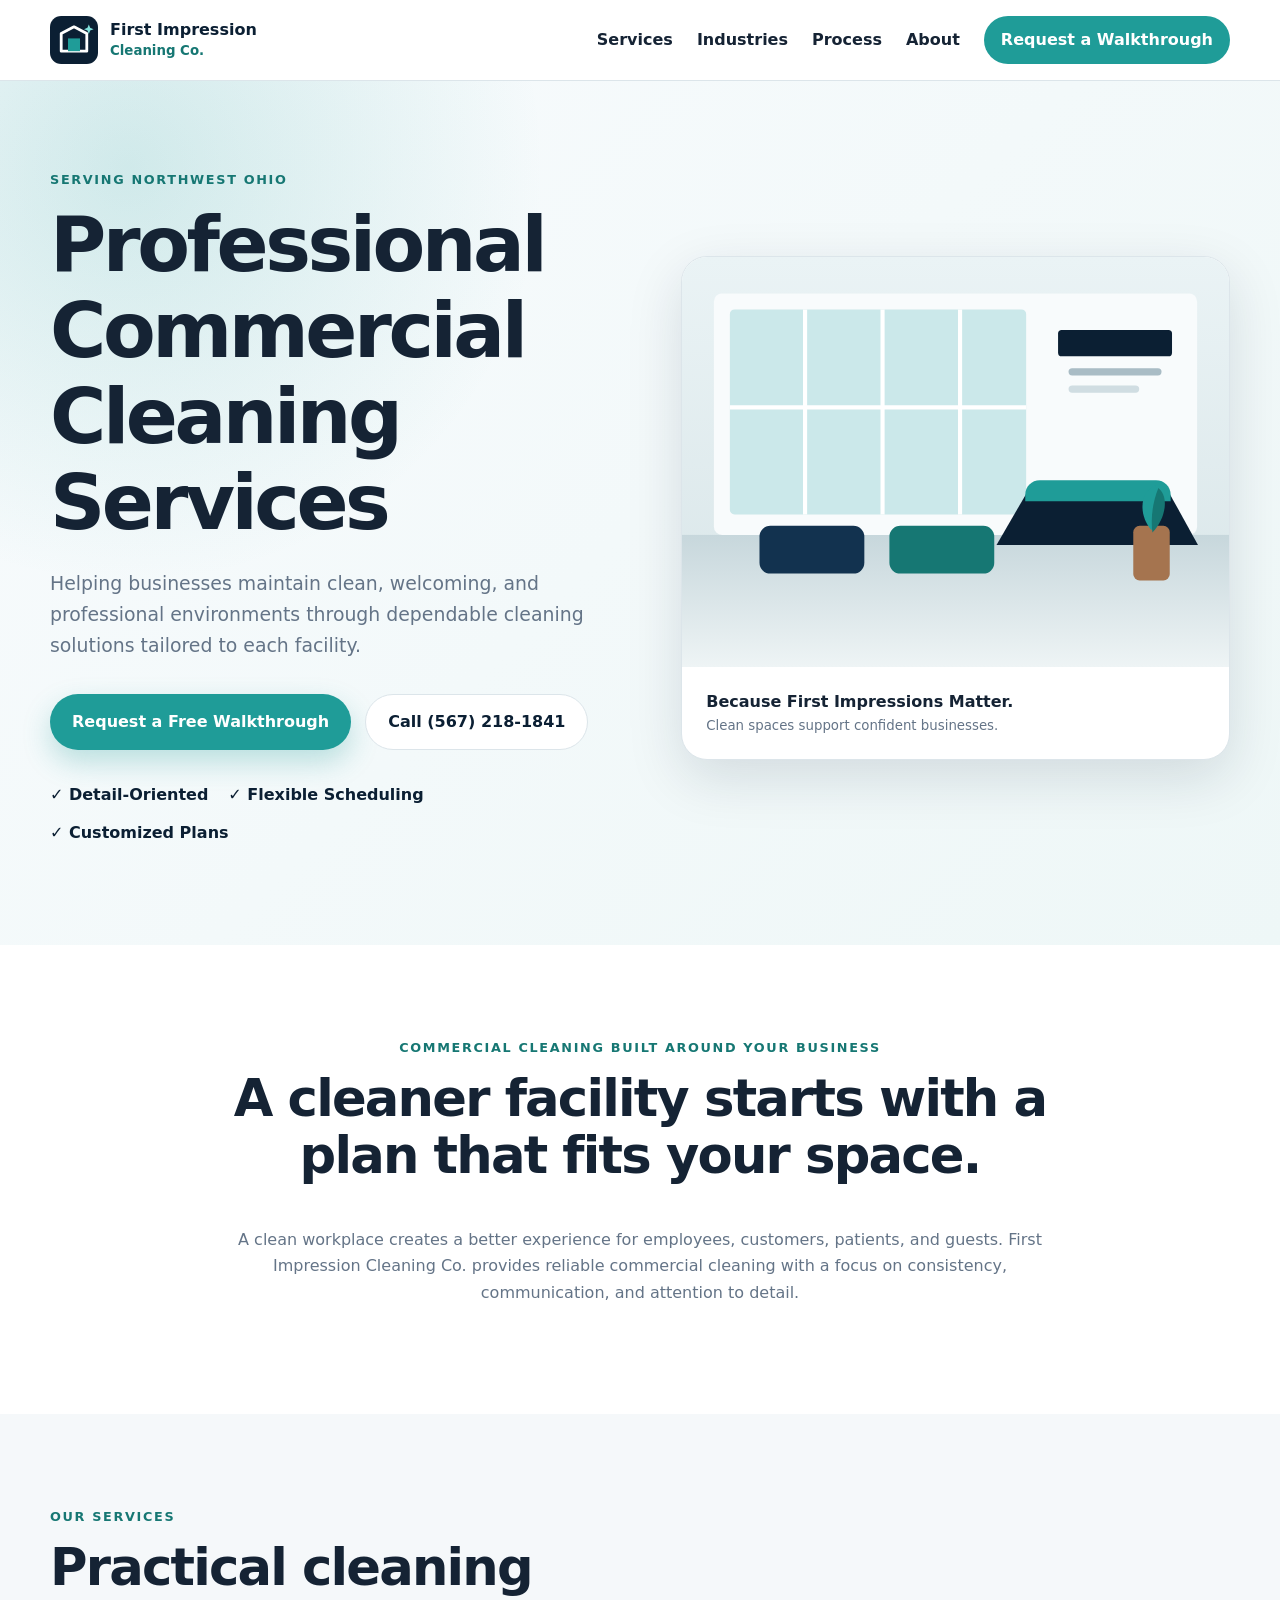
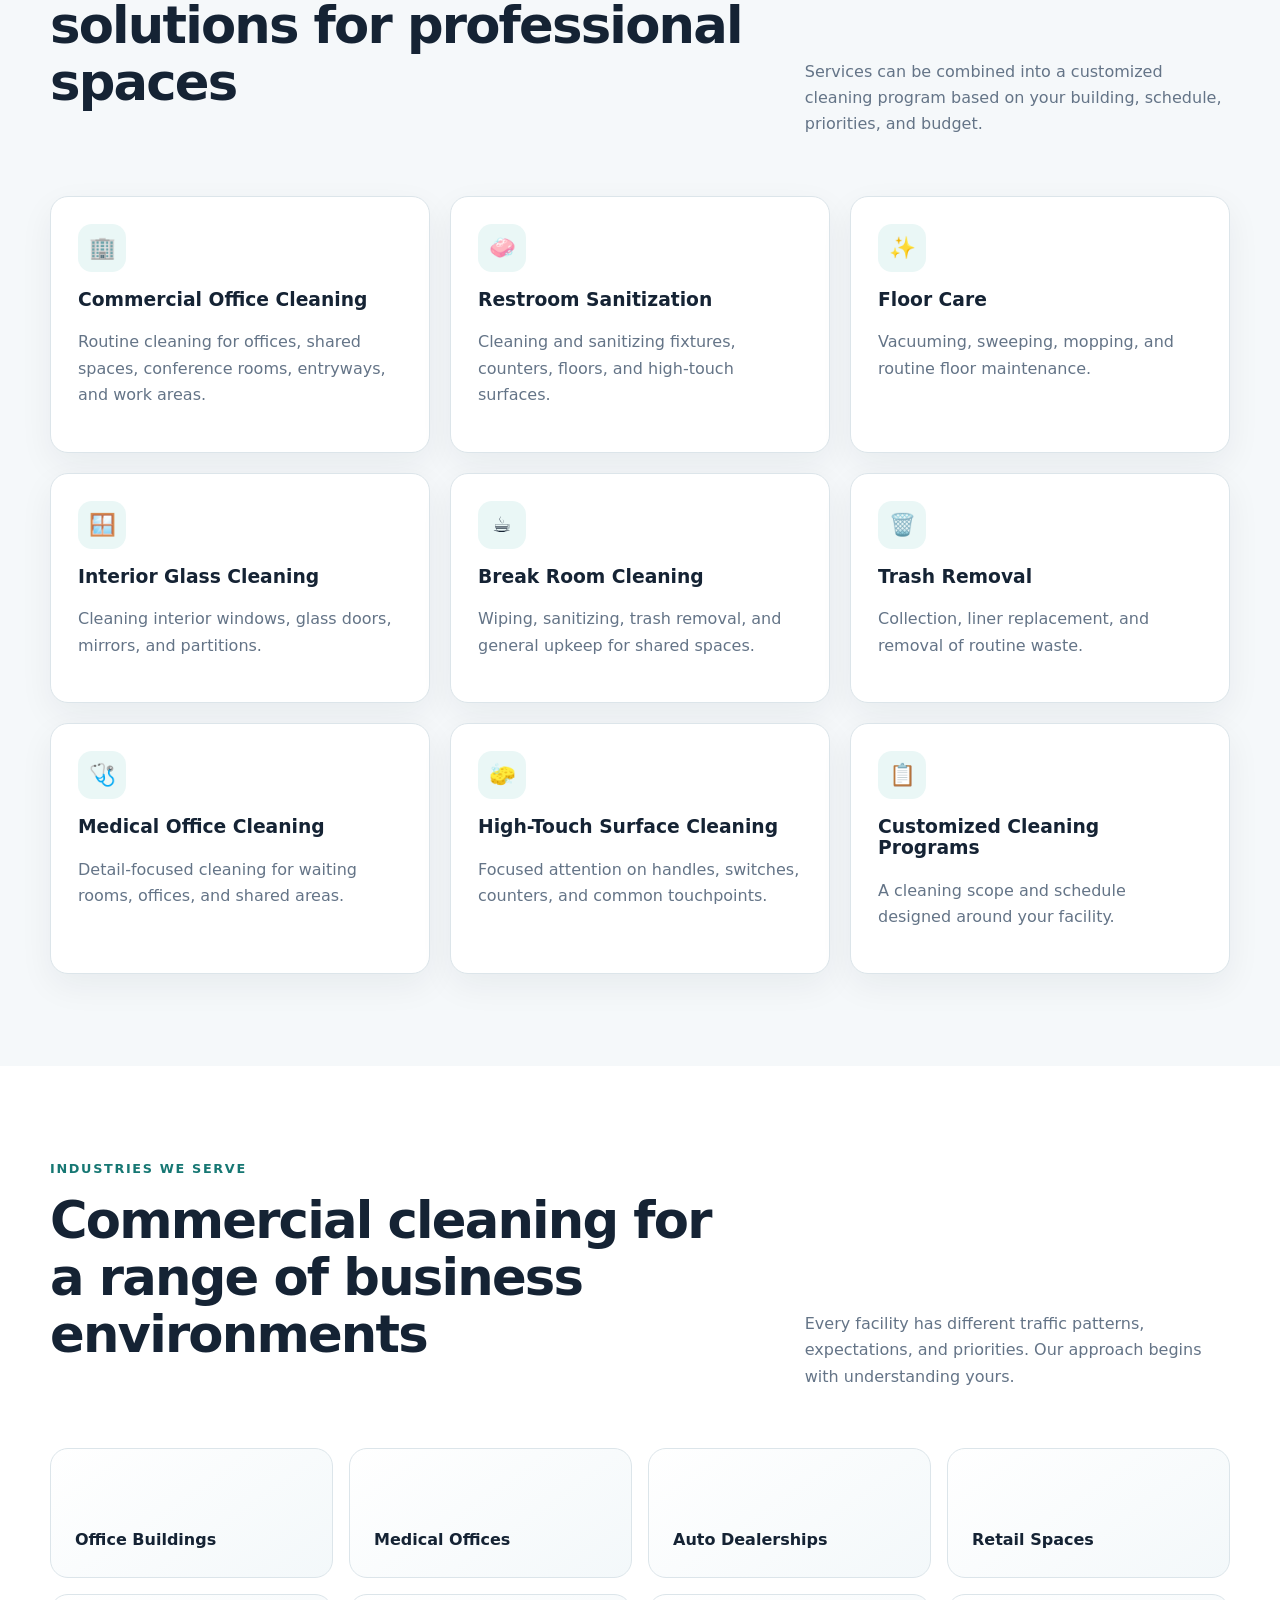
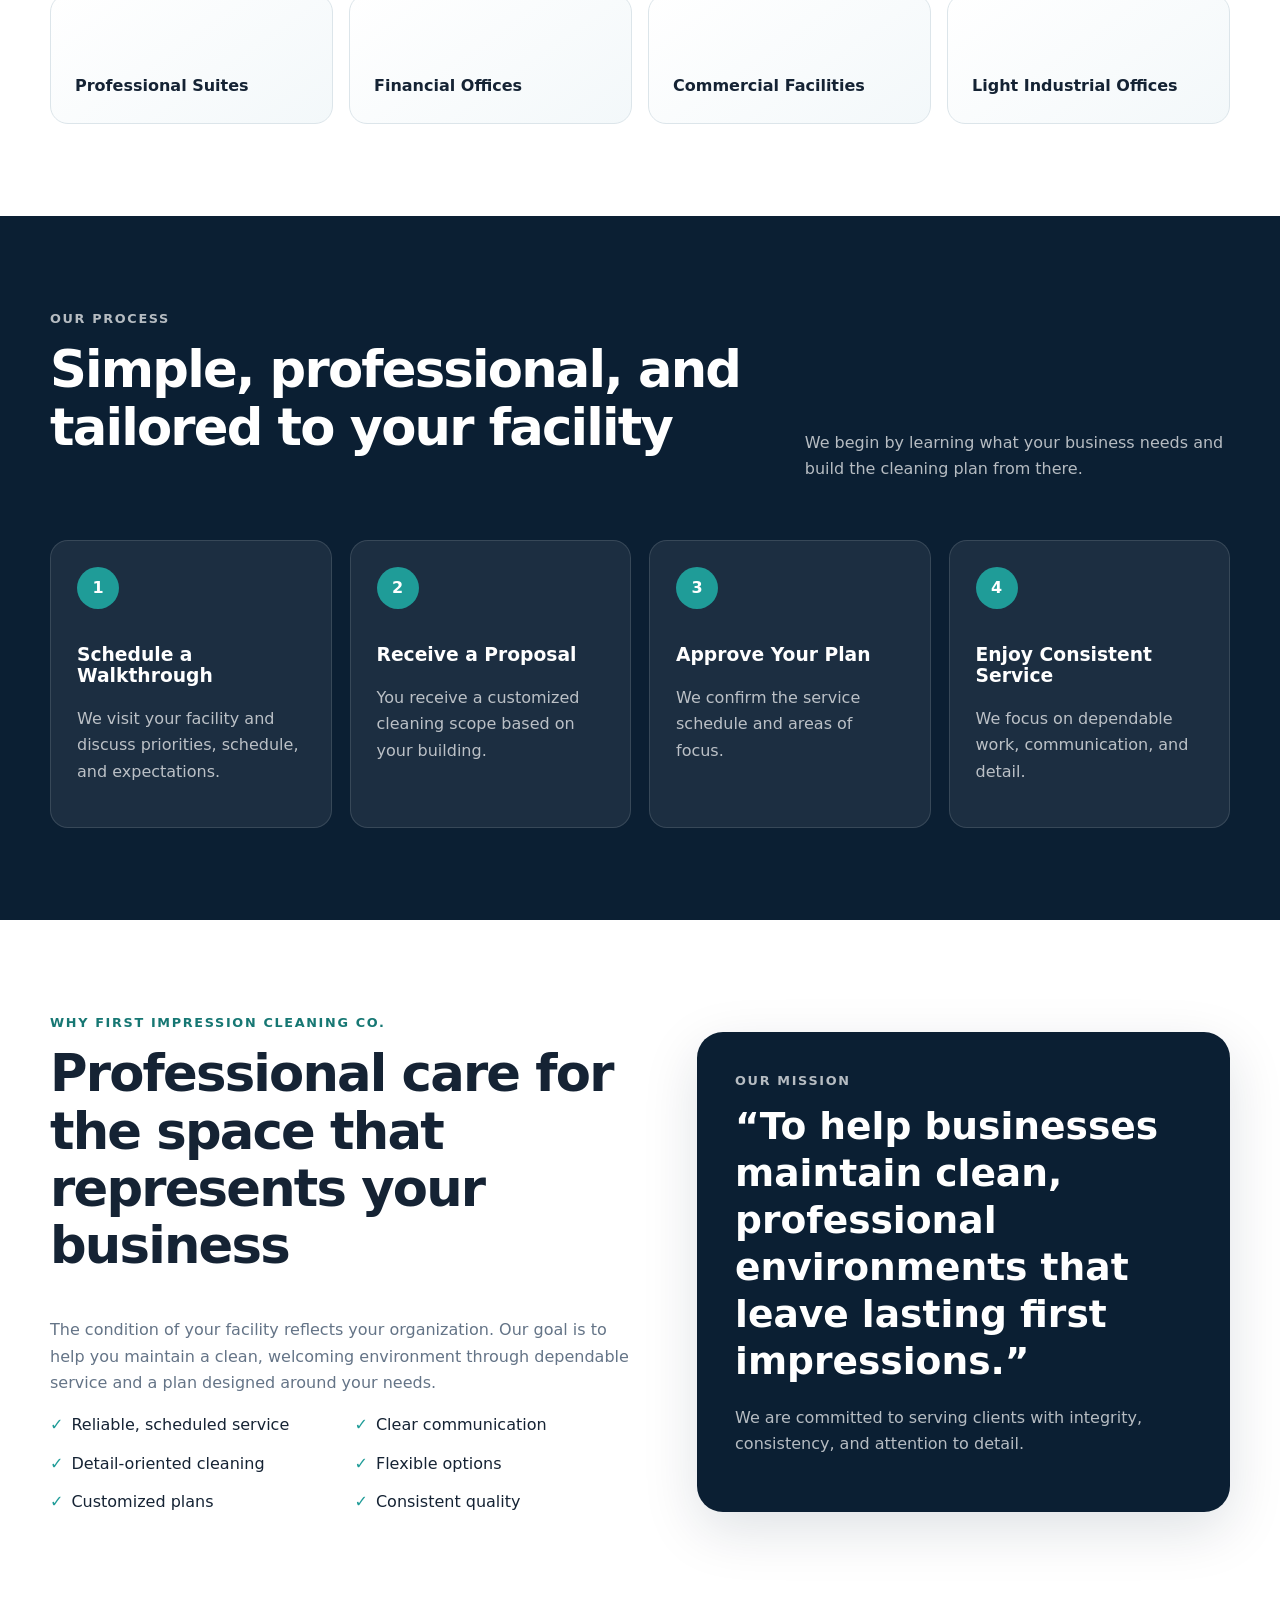
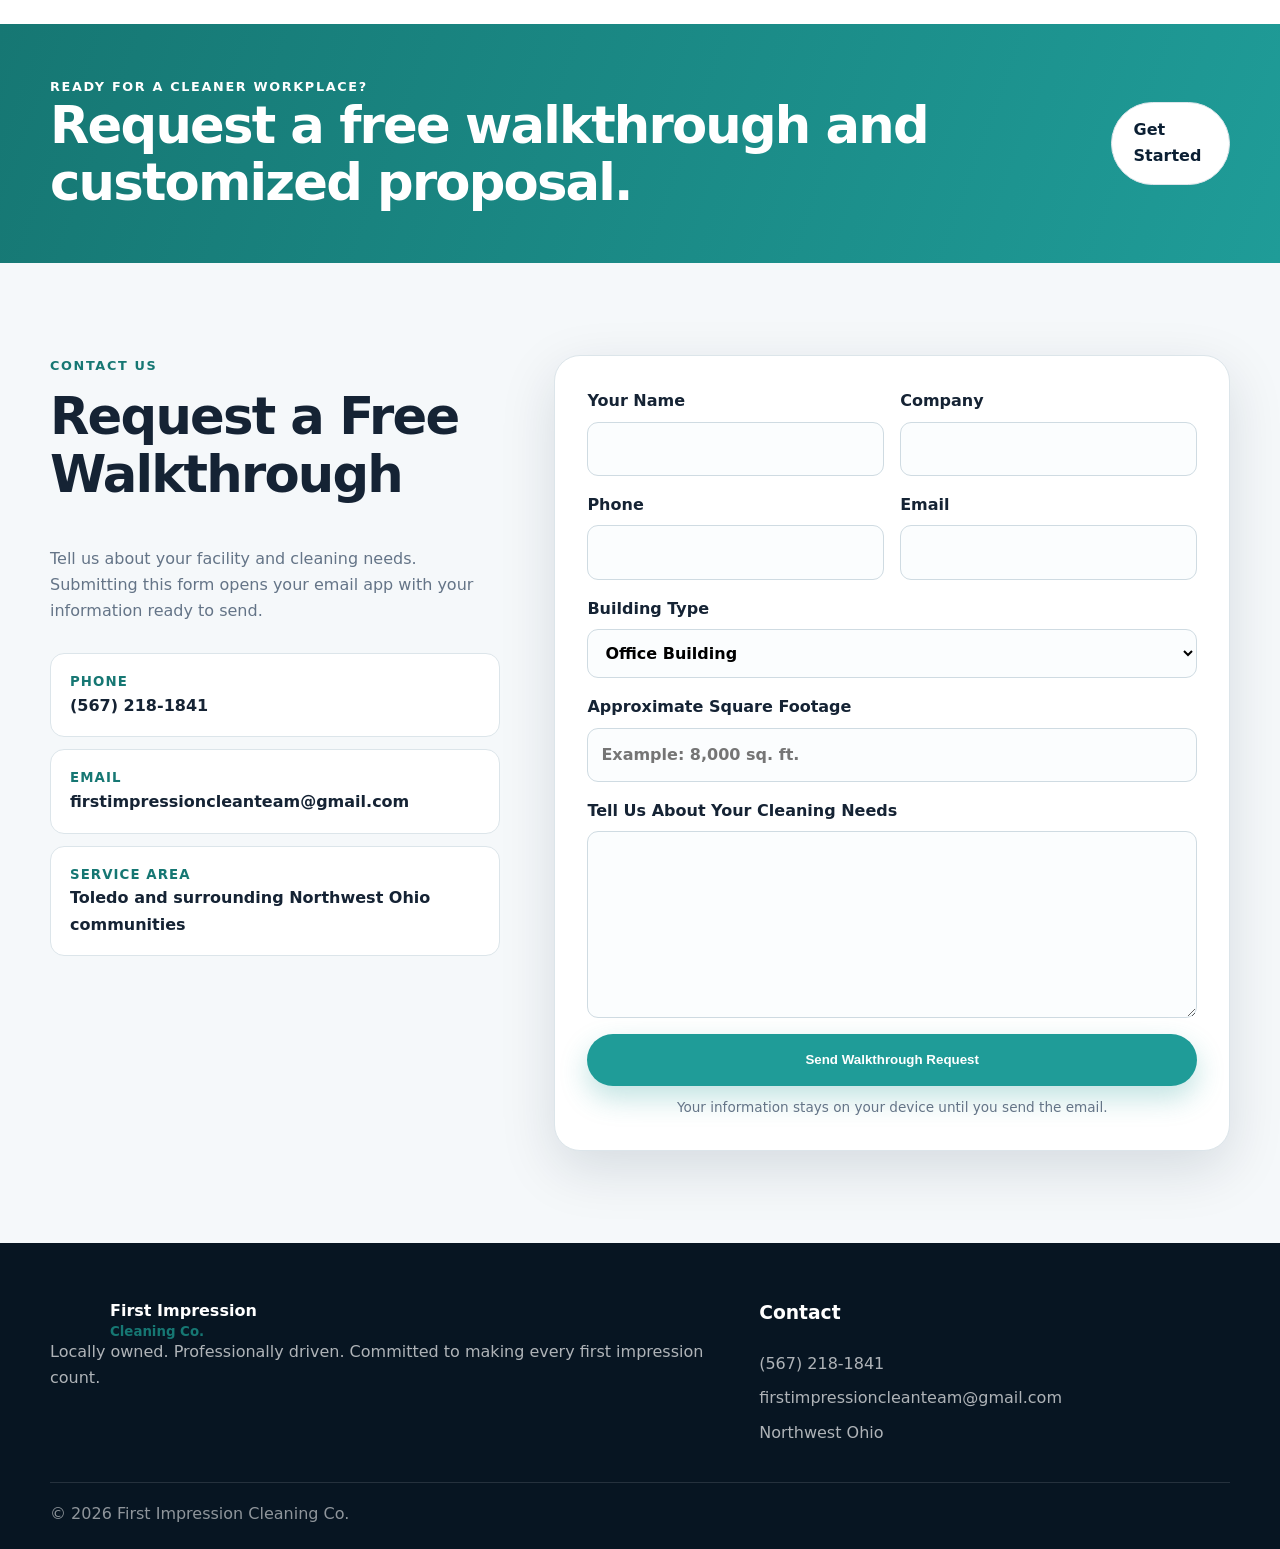
==== index.html @ 9431fc2a "Update index.html" ====
<!DOCTYPE html>
<html lang="en">
<head>
<meta charset="UTF-8"><meta name="viewport" content="width=device-width,initial-scale=1.0">
<meta name="description" content="Professional commercial cleaning services for offices, medical facilities, retail spaces, dealerships, and commercial buildings throughout Northwest Ohio.">
<title>First Impression Cleaning Co.</title>
<link rel="icon" href="assets/logo.svg" type="image/svg+xml"><link rel="stylesheet" href="style.css"><script defer src="script.js"></script>
</head>
<body>
<header><div class="container nav"><a class="brand" href="#top"><img src="logo.svg" alt=""><span><b>First Impression</b><small>Cleaning Co.</small></span></a><button class="menu" aria-label="Open menu">☰</button><nav><a href="#services">Services</a><a href="#industries">Industries</a><a href="#process">Process</a><a href="#about">About</a><a class="pill" href="#contact">Request a Walkthrough</a></nav></div></header>
<main id="top">
<section class="hero"><div class="container hero-grid"><div><p class="eyebrow">Serving Northwest Ohio</p><h1>Professional Commercial Cleaning Services</h1><p class="lead">Helping businesses maintain clean, welcoming, and professional environments through dependable cleaning solutions tailored to each facility.</p><div class="actions"><a class="btn primary" href="#contact">Request a Free Walkthrough</a><a class="btn secondary" href="tel:+15672181841">Call (567) 218-1841</a></div><div class="points"><span>✓ Detail-Oriented</span><span>✓ Flexible Scheduling</span><span>✓ Customized Plans</span></div></div><div class="hero-card"><img src="commercial-hero.svg" alt="Clean modern commercial office and reception area"><div><b>Because First Impressions Matter.</b><small>Clean spaces support confident businesses.</small></div></div></div></section>
<section class="section intro"><div class="container narrow"><p class="eyebrow">Commercial Cleaning Built Around Your Business</p><h2>A cleaner facility starts with a plan that fits your space.</h2><p>A clean workplace creates a better experience for employees, customers, patients, and guests. First Impression Cleaning Co. provides reliable commercial cleaning with a focus on consistency, communication, and attention to detail.</p></div></section>
<section class="section soft" id="services"><div class="container"><div class="heading"><div><p class="eyebrow">Our Services</p><h2>Practical cleaning solutions for professional spaces</h2></div><p>Services can be combined into a customized cleaning program based on your building, schedule, priorities, and budget.</p></div><div class="cards">
<article><i>🏢</i><h3>Commercial Office Cleaning</h3><p>Routine cleaning for offices, shared spaces, conference rooms, entryways, and work areas.</p></article>
<article><i>🧼</i><h3>Restroom Sanitization</h3><p>Cleaning and sanitizing fixtures, counters, floors, and high-touch surfaces.</p></article>
<article><i>✨</i><h3>Floor Care</h3><p>Vacuuming, sweeping, mopping, and routine floor maintenance.</p></article>
<article><i>🪟</i><h3>Interior Glass Cleaning</h3><p>Cleaning interior windows, glass doors, mirrors, and partitions.</p></article>
<article><i>☕</i><h3>Break Room Cleaning</h3><p>Wiping, sanitizing, trash removal, and general upkeep for shared spaces.</p></article>
<article><i>🗑️</i><h3>Trash Removal</h3><p>Collection, liner replacement, and removal of routine waste.</p></article>
<article><i>🩺</i><h3>Medical Office Cleaning</h3><p>Detail-focused cleaning for waiting rooms, offices, and shared areas.</p></article>
<article><i>🧽</i><h3>High-Touch Surface Cleaning</h3><p>Focused attention on handles, switches, counters, and common touchpoints.</p></article>
<article><i>📋</i><h3>Customized Cleaning Programs</h3><p>A cleaning scope and schedule designed around your facility.</p></article>
</div></div></section>
<section class="section" id="industries"><div class="container"><div class="heading"><div><p class="eyebrow">Industries We Serve</p><h2>Commercial cleaning for a range of business environments</h2></div><p>Every facility has different traffic patterns, expectations, and priorities. Our approach begins with understanding yours.</p></div><div class="industries"><div>Office Buildings</div><div>Medical Offices</div><div>Auto Dealerships</div><div>Retail Spaces</div><div>Professional Suites</div><div>Financial Offices</div><div>Commercial Facilities</div><div>Light Industrial Offices</div></div></div></section>
<section class="section dark" id="process"><div class="container"><div class="heading"><div><p class="eyebrow">Our Process</p><h2>Simple, professional, and tailored to your facility</h2></div><p>We begin by learning what your business needs and build the cleaning plan from there.</p></div><div class="steps"><article><span>1</span><h3>Schedule a Walkthrough</h3><p>We visit your facility and discuss priorities, schedule, and expectations.</p></article><article><span>2</span><h3>Receive a Proposal</h3><p>You receive a customized cleaning scope based on your building.</p></article><article><span>3</span><h3>Approve Your Plan</h3><p>We confirm the service schedule and areas of focus.</p></article><article><span>4</span><h3>Enjoy Consistent Service</h3><p>We focus on dependable work, communication, and detail.</p></article></div></div></section>
<section class="section" id="about"><div class="container about"><div><p class="eyebrow">Why First Impression Cleaning Co.</p><h2>Professional care for the space that represents your business</h2><p>The condition of your facility reflects your organization. Our goal is to help you maintain a clean, welcoming environment through dependable service and a plan designed around your needs.</p><ul><li>Reliable, scheduled service</li><li>Clear communication</li><li>Detail-oriented cleaning</li><li>Flexible options</li><li>Customized plans</li><li>Consistent quality</li></ul></div><aside><p class="eyebrow">Our Mission</p><blockquote>“To help businesses maintain clean, professional environments that leave lasting first impressions.”</blockquote><p>We are committed to serving clients with integrity, consistency, and attention to detail.</p></aside></div></section>
<section class="cta"><div class="container"><div><p class="eyebrow">Ready for a Cleaner Workplace?</p><h2>Request a free walkthrough and customized proposal.</h2></div><a class="btn light" href="#contact">Get Started</a></div></section>
<section class="section soft" id="contact"><div class="container contact"><div><p class="eyebrow">Contact Us</p><h2>Request a Free Walkthrough</h2><p>Tell us about your facility and cleaning needs. Submitting this form opens your email app with your information ready to send.</p><div class="details"><a href="tel:+15672181841"><small>Phone</small><b>(567) 218-1841</b></a><a href="mailto:firstimpressioncleanteam@gmail.com"><small>Email</small><b>firstimpressioncleanteam@gmail.com</b></a><div><small>Service Area</small><b>Toledo and surrounding Northwest Ohio communities</b></div></div></div><form id="walkthrough-form"><div class="row"><label>Your Name<input name="name" required></label><label>Company<input name="company"></label></div><div class="row"><label>Phone<input name="phone" required></label><label>Email<input type="email" name="email" required></label></div><label>Building Type<select name="buildingType"><option>Office Building</option><option>Medical Office</option><option>Auto Dealership</option><option>Retail Space</option><option>Professional Suite</option><option>Commercial Facility</option><option>Other</option></select></label><label>Approximate Square Footage<input name="squareFootage" placeholder="Example: 8,000 sq. ft."></label><label>Tell Us About Your Cleaning Needs<textarea name="message" rows="6" required></textarea></label><button class="btn primary" type="submit">Send Walkthrough Request</button><p class="note">Your information stays on your device until you send the email.</p></form></div></section>
</main>
<footer><div class="container foot"><div><a class="brand" href="#top"><img src="assets/logo.svg" alt=""><span><b>First Impression</b><small>Cleaning Co.</small></span></a><p>Locally owned. Professionally driven. Committed to making every first impression count.</p></div><div><h3>Contact</h3><a href="tel:+15672181841">(567) 218-1841</a><a href="mailto:firstimpressioncleanteam@gmail.com">firstimpressioncleanteam@gmail.com</a><span>Northwest Ohio</span></div></div><div class="container copyright">© <span id="year"></span> First Impression Cleaning Co.</div></footer>
</body></html>
---- style.css ----
:root{--navy:#0b1f33;--teal:#1f9c98;--teald:#167773;--ink:#152334;--muted:#647487;--line:#dce5ea;--soft:#f5f8fa;--white:#fff;--shadow:0 18px 55px rgba(11,31,51,.13)}*{box-sizing:border-box}html{scroll-behavior:smooth}body{margin:0;font-family:Inter,system-ui,-apple-system,"Segoe UI",sans-serif;color:var(--ink);line-height:1.65}img{max-width:100%;display:block}a{text-decoration:none;color:inherit}.container{width:min(calc(100% - 40px),1180px);margin:auto}.section{padding:92px 0}.soft{background:var(--soft)}.eyebrow{margin:0 0 12px;color:var(--teald);font-size:.8rem;font-weight:800;letter-spacing:.13em;text-transform:uppercase}h1,h2,h3,p{margin-top:0}h1,h2,h3{line-height:1.12}h1{font-size:clamp(2.7rem,6vw,5.4rem);letter-spacing:-.045em;margin-bottom:22px}h2{font-size:clamp(2rem,4vw,3.4rem);letter-spacing:-.035em}p{color:var(--muted)}header{position:sticky;top:0;z-index:10;background:rgba(255,255,255,.94);backdrop-filter:blur(12px);border-bottom:1px solid var(--line)}.nav{min-height:80px;display:flex;align-items:center;justify-content:space-between;gap:24px}.brand{display:flex;align-items:center;gap:12px}.brand img{width:48px}.brand span{display:grid;line-height:1.05;color:var(--navy)}.brand small{color:var(--teald);font-weight:700;margin-top:5px}.nav nav{display:flex;align-items:center;gap:24px;font-weight:700}.pill,.btn{display:inline-flex;align-items:center;justify-content:center;border-radius:999px;font-weight:800}.pill{background:var(--teal);color:#fff;padding:11px 17px}.menu{display:none;background:none;border:0;font-size:1.6rem}.hero{padding:88px 0 98px;background:radial-gradient(circle at 10% 10%,rgba(31,156,152,.18),transparent 30%),linear-gradient(135deg,#f8fbfd,#eef7f7)}.hero-grid{display:grid;grid-template-columns:1.02fr .98fr;gap:60px;align-items:center}.lead{font-size:1.18rem}.actions{display:flex;flex-wrap:wrap;gap:14px;margin:32px 0}.btn{min-height:52px;padding:14px 22px;border:0;cursor:pointer}.primary{background:var(--teal);color:#fff;box-shadow:0 12px 28px rgba(31,156,152,.28)}.secondary,.light{background:#fff;color:var(--navy);border:1px solid var(--line)}.points{display:flex;flex-wrap:wrap;gap:12px 20px;font-weight:700;color:var(--navy)}.hero-card{overflow:hidden;background:#fff;border:1px solid var(--line);border-radius:26px;box-shadow:var(--shadow)}.hero-card>div{display:grid;padding:22px 24px}.hero-card small{color:var(--muted)}.narrow{max-width:820px;text-align:center}.heading{display:grid;grid-template-columns:1.25fr .75fr;gap:46px;align-items:end;margin-bottom:42px}.cards{display:grid;grid-template-columns:repeat(3,1fr);gap:20px}.cards article{background:#fff;border:1px solid var(--line);border-radius:18px;padding:27px;box-shadow:0 12px 34px rgba(11,31,51,.06)}.cards i{display:grid;place-items:center;width:48px;height:48px;background:#eaf7f6;border-radius:14px;font-style:normal;font-size:1.35rem;margin-bottom:18px}.industries{display:grid;grid-template-columns:repeat(4,1fr);gap:16px}.industries div{min-height:130px;display:flex;align-items:end;padding:24px;border:1px solid var(--line);border-radius:18px;background:linear-gradient(145deg,#fff,#f3f8fa);font-weight:800}.dark{background:var(--navy);color:#fff}.dark p,.dark .eyebrow{color:rgba(255,255,255,.7)}.steps{display:grid;grid-template-columns:repeat(4,1fr);gap:18px}.steps article{padding:26px;border:1px solid rgba(255,255,255,.12);border-radius:18px;background:rgba(255,255,255,.07)}.steps span{display:grid;place-items:center;width:42px;height:42px;border-radius:50%;background:var(--teal);font-weight:900;margin-bottom:36px}.about{display:grid;grid-template-columns:1.05fr .95fr;gap:58px;align-items:center}.about ul{display:grid;grid-template-columns:repeat(2,1fr);gap:12px 20px;padding:0;list-style:none}.about li:before{content:"✓";color:var(--teal);margin-right:8px}.about aside{background:var(--navy);color:#fff;border-radius:26px;padding:38px;box-shadow:var(--shadow)}blockquote{margin:0 0 20px;font-size:clamp(1.55rem,3vw,2.35rem);font-weight:800;line-height:1.25}.about aside p{color:rgba(255,255,255,.7)}.cta{padding:52px 0;background:linear-gradient(110deg,var(--teald),var(--teal))}.cta>.container{display:flex;align-items:center;justify-content:space-between;gap:28px}.cta h2,.cta .eyebrow{color:#fff;margin-bottom:0}.contact{display:grid;grid-template-columns:.8fr 1.2fr;gap:54px}.details{display:grid;gap:12px;margin-top:28px}.details>*{display:grid;padding:17px 19px;background:#fff;border:1px solid var(--line);border-radius:14px}.details small{color:var(--teald);font-weight:800;text-transform:uppercase;letter-spacing:.08em}.details b{overflow-wrap:anywhere}form{background:#fff;border:1px solid var(--line);border-radius:26px;padding:32px;box-shadow:var(--shadow)}.row{display:grid;grid-template-columns:repeat(2,1fr);gap:16px}label{display:grid;gap:7px;font-weight:700;margin-bottom:16px}input,select,textarea{width:100%;padding:13px;border:1px solid #cfdbe2;border-radius:11px;background:#fbfdfe;font:inherit}textarea{resize:vertical}form .btn{width:100%}.note{text-align:center;font-size:.85rem;margin:10px 0 0}footer{background:#071522;color:#fff;padding:60px 0 22px}.foot{display:grid;grid-template-columns:1.4fr 1fr;gap:50px}.foot>div:last-child{display:grid;align-content:start;gap:8px}.foot p,.foot span,.foot a{color:rgba(255,255,255,.68)}.foot .brand span,.foot .brand b{color:#fff}.copyright{margin-top:36px;padding-top:18px;border-top:1px solid rgba(255,255,255,.12);color:rgba(255,255,255,.55)}@media(max-width:900px){.menu{display:block}.nav nav{display:none;position:absolute;top:80px;left:20px;right:20px;flex-direction:column;align-items:stretch;background:#fff;border:1px solid var(--line);padding:18px;border-radius:16px;box-shadow:var(--shadow)}.nav nav.open{display:flex}.hero-grid,.about,.contact{grid-template-columns:1fr}.cards{grid-template-columns:repeat(2,1fr)}.industries,.steps{grid-template-columns:repeat(2,1fr)}.heading{grid-template-columns:1fr;gap:8px}}@media(max-width:620px){.container{width:min(calc(100% - 28px),1180px)}.section{padding:70px 0}.hero{padding:62px 0}.cards,.industries,.steps,.about ul,.row,.foot{grid-template-columns:1fr}.actions,.cta>.container{flex-direction:column;align-items:stretch}.btn{width:100%}.brand span{font-size:.9rem}}
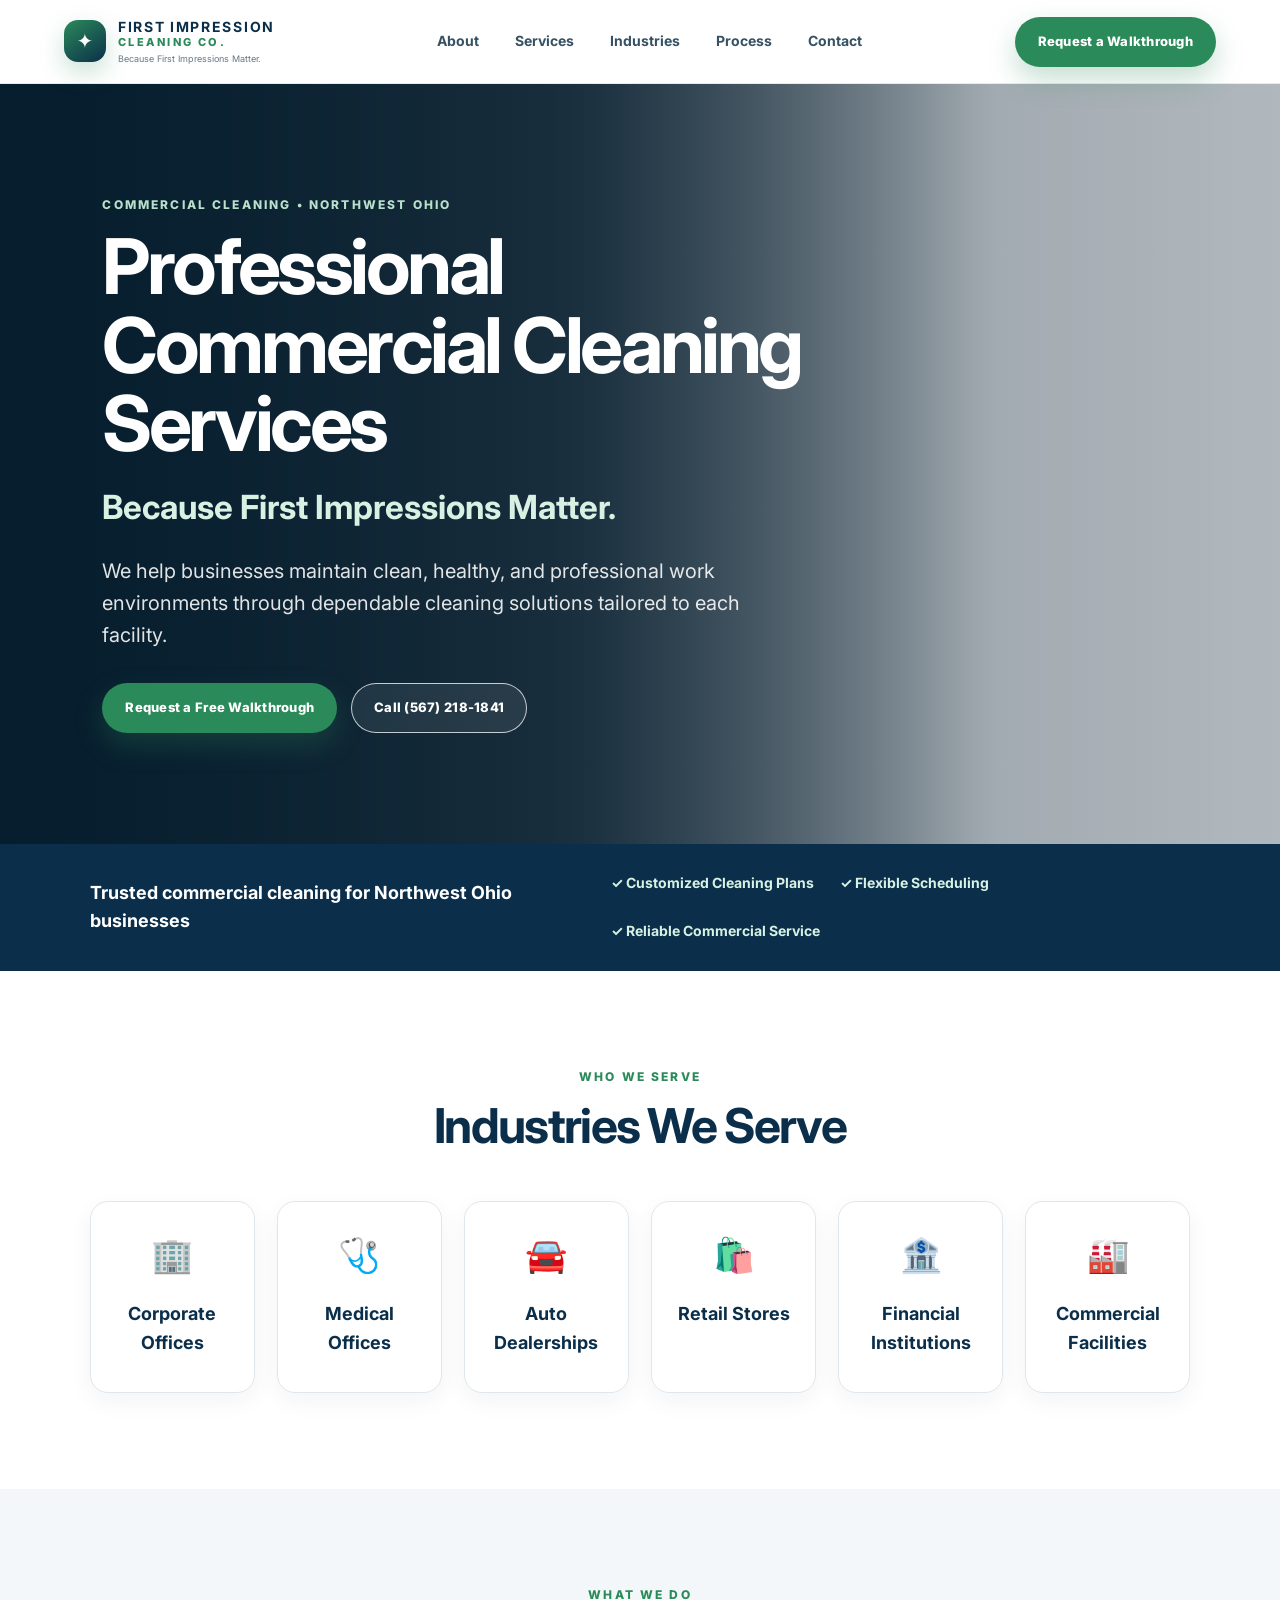
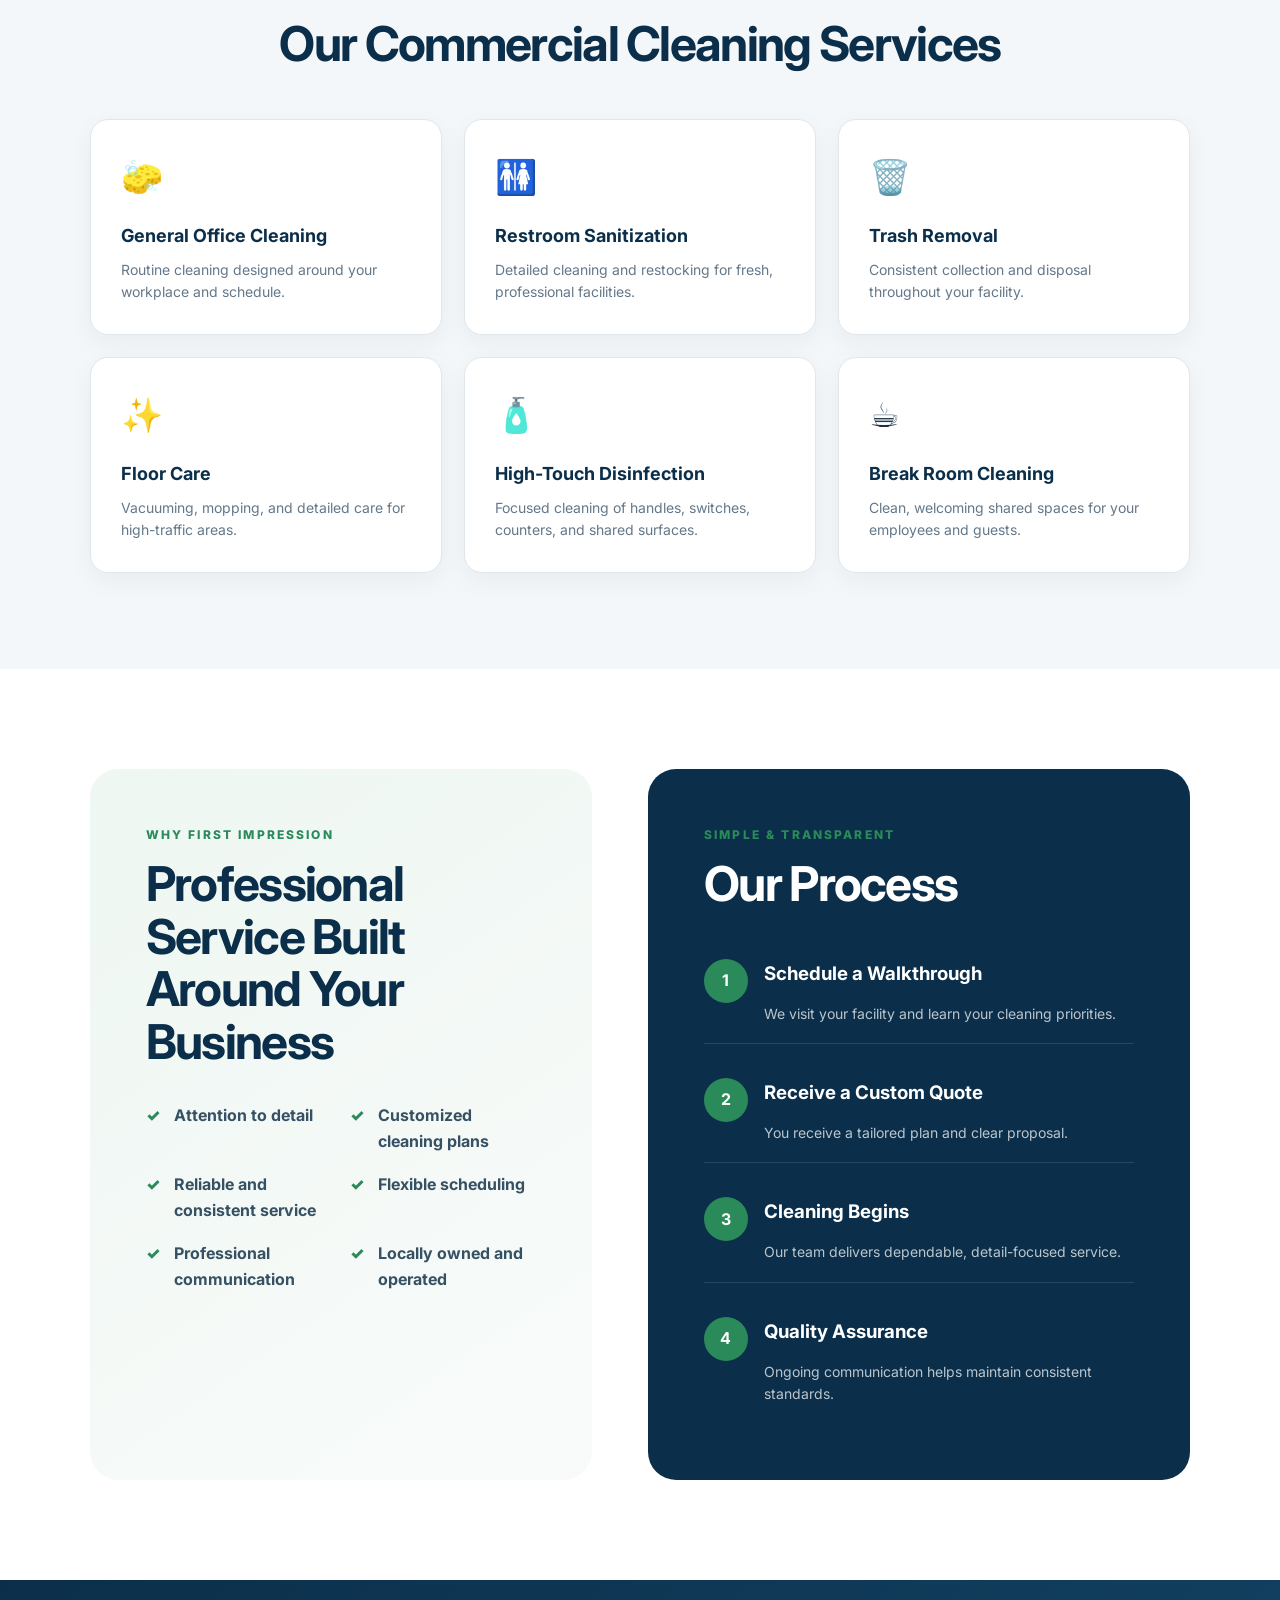
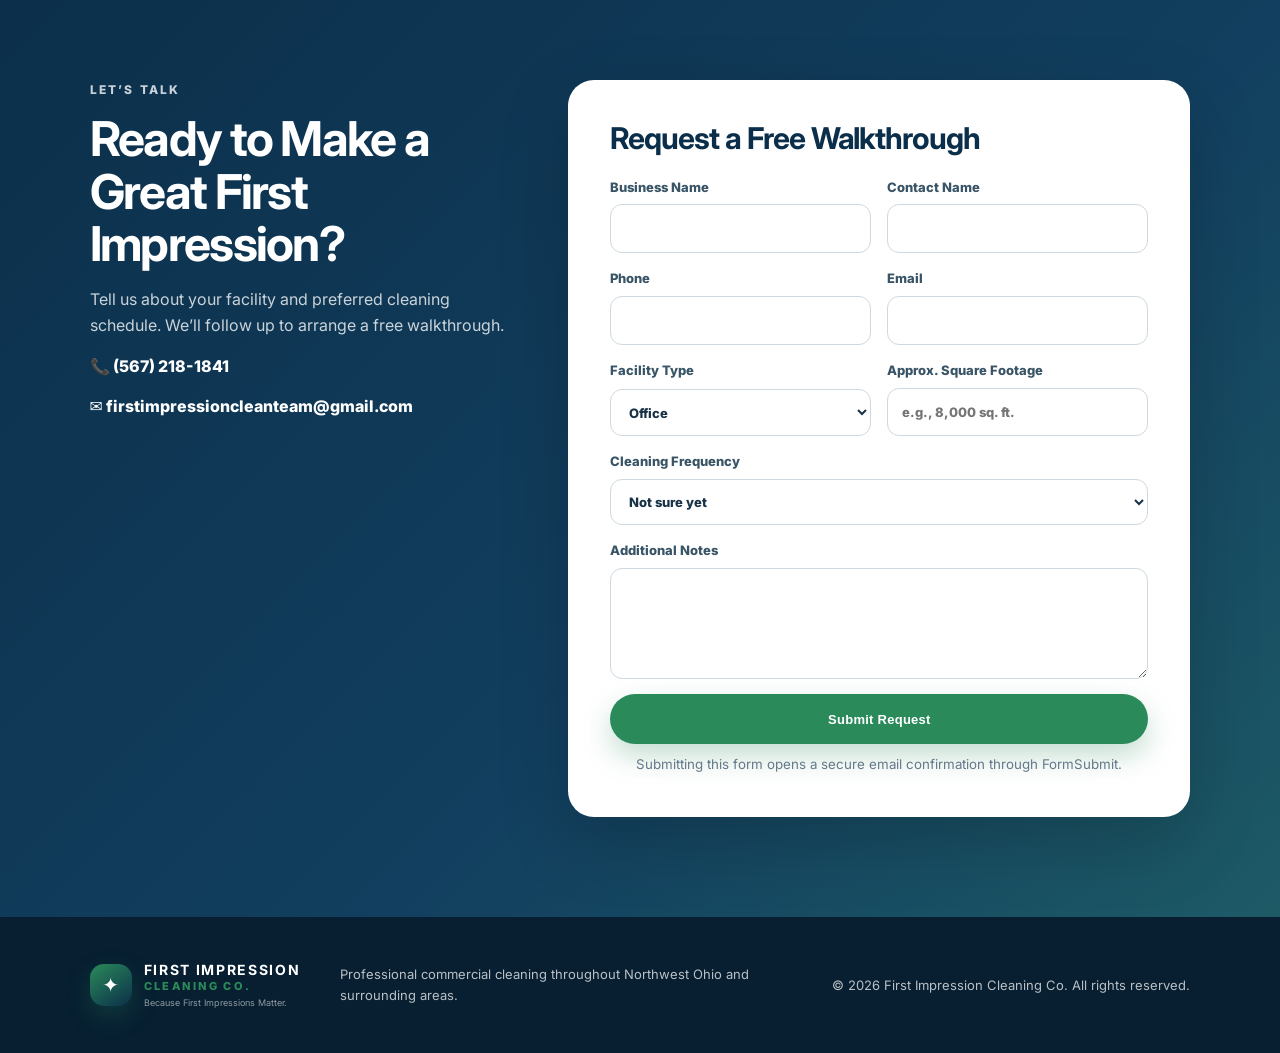
==== commit 059608d0: "Add files via upload" ====
--- a/index.html
+++ b/index.html
@@ -1,32 +1,119 @@
 <!DOCTYPE html>
 <html lang="en">
 <head>
-<meta charset="UTF-8"><meta name="viewport" content="width=device-width,initial-scale=1.0">
-<meta name="description" content="Professional commercial cleaning services for offices, medical facilities, retail spaces, dealerships, and commercial buildings throughout Northwest Ohio.">
-<title>First Impression Cleaning Co.</title>
-<link rel="icon" href="assets/logo.svg" type="image/svg+xml"><link rel="stylesheet" href="style.css"><script defer src="script.js"></script>
+  <meta charset="UTF-8" />
+  <meta name="viewport" content="width=device-width, initial-scale=1.0" />
+  <meta name="description" content="First Impression Cleaning Co. provides professional commercial cleaning services throughout Northwest Ohio." />
+  <title>First Impression Cleaning Co. | Commercial Cleaning</title>
+  <link rel="preconnect" href="https://fonts.googleapis.com">
+  <link rel="preconnect" href="https://fonts.gstatic.com" crossorigin>
+  <link href="https://fonts.googleapis.com/css2?family=Inter:wght@400;500;600;700;800&display=swap" rel="stylesheet">
+  <link rel="stylesheet" href="style.css" />
 </head>
 <body>
-<header><div class="container nav"><a class="brand" href="#top"><img src="logo.svg" alt=""><span><b>First Impression</b><small>Cleaning Co.</small></span></a><button class="menu" aria-label="Open menu">☰</button><nav><a href="#services">Services</a><a href="#industries">Industries</a><a href="#process">Process</a><a href="#about">About</a><a class="pill" href="#contact">Request a Walkthrough</a></nav></div></header>
-<main id="top">
-<section class="hero"><div class="container hero-grid"><div><p class="eyebrow">Serving Northwest Ohio</p><h1>Professional Commercial Cleaning Services</h1><p class="lead">Helping businesses maintain clean, welcoming, and professional environments through dependable cleaning solutions tailored to each facility.</p><div class="actions"><a class="btn primary" href="#contact">Request a Free Walkthrough</a><a class="btn secondary" href="tel:+15672181841">Call (567) 218-1841</a></div><div class="points"><span>✓ Detail-Oriented</span><span>✓ Flexible Scheduling</span><span>✓ Customized Plans</span></div></div><div class="hero-card"><img src="commercial-hero.svg" alt="Clean modern commercial office and reception area"><div><b>Because First Impressions Matter.</b><small>Clean spaces support confident businesses.</small></div></div></div></section>
-<section class="section intro"><div class="container narrow"><p class="eyebrow">Commercial Cleaning Built Around Your Business</p><h2>A cleaner facility starts with a plan that fits your space.</h2><p>A clean workplace creates a better experience for employees, customers, patients, and guests. First Impression Cleaning Co. provides reliable commercial cleaning with a focus on consistency, communication, and attention to detail.</p></div></section>
-<section class="section soft" id="services"><div class="container"><div class="heading"><div><p class="eyebrow">Our Services</p><h2>Practical cleaning solutions for professional spaces</h2></div><p>Services can be combined into a customized cleaning program based on your building, schedule, priorities, and budget.</p></div><div class="cards">
-<article><i>🏢</i><h3>Commercial Office Cleaning</h3><p>Routine cleaning for offices, shared spaces, conference rooms, entryways, and work areas.</p></article>
-<article><i>🧼</i><h3>Restroom Sanitization</h3><p>Cleaning and sanitizing fixtures, counters, floors, and high-touch surfaces.</p></article>
-<article><i>✨</i><h3>Floor Care</h3><p>Vacuuming, sweeping, mopping, and routine floor maintenance.</p></article>
-<article><i>🪟</i><h3>Interior Glass Cleaning</h3><p>Cleaning interior windows, glass doors, mirrors, and partitions.</p></article>
-<article><i>☕</i><h3>Break Room Cleaning</h3><p>Wiping, sanitizing, trash removal, and general upkeep for shared spaces.</p></article>
-<article><i>🗑️</i><h3>Trash Removal</h3><p>Collection, liner replacement, and removal of routine waste.</p></article>
-<article><i>🩺</i><h3>Medical Office Cleaning</h3><p>Detail-focused cleaning for waiting rooms, offices, and shared areas.</p></article>
-<article><i>🧽</i><h3>High-Touch Surface Cleaning</h3><p>Focused attention on handles, switches, counters, and common touchpoints.</p></article>
-<article><i>📋</i><h3>Customized Cleaning Programs</h3><p>A cleaning scope and schedule designed around your facility.</p></article>
-</div></div></section>
-<section class="section" id="industries"><div class="container"><div class="heading"><div><p class="eyebrow">Industries We Serve</p><h2>Commercial cleaning for a range of business environments</h2></div><p>Every facility has different traffic patterns, expectations, and priorities. Our approach begins with understanding yours.</p></div><div class="industries"><div>Office Buildings</div><div>Medical Offices</div><div>Auto Dealerships</div><div>Retail Spaces</div><div>Professional Suites</div><div>Financial Offices</div><div>Commercial Facilities</div><div>Light Industrial Offices</div></div></div></section>
-<section class="section dark" id="process"><div class="container"><div class="heading"><div><p class="eyebrow">Our Process</p><h2>Simple, professional, and tailored to your facility</h2></div><p>We begin by learning what your business needs and build the cleaning plan from there.</p></div><div class="steps"><article><span>1</span><h3>Schedule a Walkthrough</h3><p>We visit your facility and discuss priorities, schedule, and expectations.</p></article><article><span>2</span><h3>Receive a Proposal</h3><p>You receive a customized cleaning scope based on your building.</p></article><article><span>3</span><h3>Approve Your Plan</h3><p>We confirm the service schedule and areas of focus.</p></article><article><span>4</span><h3>Enjoy Consistent Service</h3><p>We focus on dependable work, communication, and detail.</p></article></div></div></section>
-<section class="section" id="about"><div class="container about"><div><p class="eyebrow">Why First Impression Cleaning Co.</p><h2>Professional care for the space that represents your business</h2><p>The condition of your facility reflects your organization. Our goal is to help you maintain a clean, welcoming environment through dependable service and a plan designed around your needs.</p><ul><li>Reliable, scheduled service</li><li>Clear communication</li><li>Detail-oriented cleaning</li><li>Flexible options</li><li>Customized plans</li><li>Consistent quality</li></ul></div><aside><p class="eyebrow">Our Mission</p><blockquote>“To help businesses maintain clean, professional environments that leave lasting first impressions.”</blockquote><p>We are committed to serving clients with integrity, consistency, and attention to detail.</p></aside></div></section>
-<section class="cta"><div class="container"><div><p class="eyebrow">Ready for a Cleaner Workplace?</p><h2>Request a free walkthrough and customized proposal.</h2></div><a class="btn light" href="#contact">Get Started</a></div></section>
-<section class="section soft" id="contact"><div class="container contact"><div><p class="eyebrow">Contact Us</p><h2>Request a Free Walkthrough</h2><p>Tell us about your facility and cleaning needs. Submitting this form opens your email app with your information ready to send.</p><div class="details"><a href="tel:+15672181841"><small>Phone</small><b>(567) 218-1841</b></a><a href="mailto:firstimpressioncleanteam@gmail.com"><small>Email</small><b>firstimpressioncleanteam@gmail.com</b></a><div><small>Service Area</small><b>Toledo and surrounding Northwest Ohio communities</b></div></div></div><form id="walkthrough-form"><div class="row"><label>Your Name<input name="name" required></label><label>Company<input name="company"></label></div><div class="row"><label>Phone<input name="phone" required></label><label>Email<input type="email" name="email" required></label></div><label>Building Type<select name="buildingType"><option>Office Building</option><option>Medical Office</option><option>Auto Dealership</option><option>Retail Space</option><option>Professional Suite</option><option>Commercial Facility</option><option>Other</option></select></label><label>Approximate Square Footage<input name="squareFootage" placeholder="Example: 8,000 sq. ft."></label><label>Tell Us About Your Cleaning Needs<textarea name="message" rows="6" required></textarea></label><button class="btn primary" type="submit">Send Walkthrough Request</button><p class="note">Your information stays on your device until you send the email.</p></form></div></section>
-</main>
-<footer><div class="container foot"><div><a class="brand" href="#top"><img src="assets/logo.svg" alt=""><span><b>First Impression</b><small>Cleaning Co.</small></span></a><p>Locally owned. Professionally driven. Committed to making every first impression count.</p></div><div><h3>Contact</h3><a href="tel:+15672181841">(567) 218-1841</a><a href="mailto:firstimpressioncleanteam@gmail.com">firstimpressioncleanteam@gmail.com</a><span>Northwest Ohio</span></div></div><div class="container copyright">© <span id="year"></span> First Impression Cleaning Co.</div></footer>
-</body></html>
+  <header class="site-header" id="top">
+    <a class="brand" href="#top" aria-label="First Impression Cleaning Co. home">
+      <span class="brand-mark" aria-hidden="true">✦</span>
+      <span><strong>FIRST IMPRESSION</strong><small>CLEANING CO.</small><em>Because First Impressions Matter.</em></span>
+    </a>
+    <button class="menu-toggle" aria-label="Open navigation" aria-expanded="false">☰</button>
+    <nav class="main-nav" aria-label="Main navigation">
+      <a href="#about">About</a><a href="#services">Services</a><a href="#industries">Industries</a><a href="#process">Process</a><a href="#contact">Contact</a>
+    </nav>
+    <a class="btn btn-primary header-cta" href="#contact">Request a Walkthrough</a>
+  </header>
+
+  <main>
+    <section class="hero">
+      <video class="hero-video" autoplay muted loop playsinline poster="https://images.pexels.com/photos/3184465/pexels-photo-3184465.jpeg">
+        <source src="hero-video.mp4" type="video/mp4" />
+      </video>
+      <div class="hero-overlay"></div>
+      <div class="hero-content reveal">
+        <p class="eyebrow">Commercial Cleaning • Northwest Ohio</p>
+        <h1>Professional Commercial Cleaning Services</h1>
+        <h2>Because First Impressions Matter.</h2>
+        <p>We help businesses maintain clean, healthy, and professional work environments through dependable cleaning solutions tailored to each facility.</p>
+        <div class="hero-actions">
+          <a class="btn btn-primary" href="#contact">Request a Free Walkthrough</a>
+          <a class="btn btn-outline" href="tel:+15672181841">Call (567) 218-1841</a>
+        </div>
+      </div>
+    </section>
+
+    <section class="trust-strip" aria-label="Service highlights">
+      <strong>Trusted commercial cleaning for Northwest Ohio businesses</strong>
+      <div class="trust-items"><span>✓ Customized Cleaning Plans</span><span>✓ Flexible Scheduling</span><span>✓ Reliable Commercial Service</span></div>
+    </section>
+
+    <section class="section" id="industries">
+      <div class="section-heading reveal"><p class="eyebrow dark">Who We Serve</p><h2>Industries We Serve</h2></div>
+      <div class="card-grid industries-grid">
+        <article class="card reveal"><span>🏢</span><h3>Corporate Offices</h3></article>
+        <article class="card reveal"><span>🩺</span><h3>Medical Offices</h3></article>
+        <article class="card reveal"><span>🚘</span><h3>Auto Dealerships</h3></article>
+        <article class="card reveal"><span>🛍️</span><h3>Retail Stores</h3></article>
+        <article class="card reveal"><span>🏦</span><h3>Financial Institutions</h3></article>
+        <article class="card reveal"><span>🏭</span><h3>Commercial Facilities</h3></article>
+      </div>
+    </section>
+
+    <section class="section alt" id="services">
+      <div class="section-heading reveal"><p class="eyebrow dark">What We Do</p><h2>Our Commercial Cleaning Services</h2></div>
+      <div class="card-grid services-grid">
+        <article class="card reveal"><span>🧽</span><h3>General Office Cleaning</h3><p>Routine cleaning designed around your workplace and schedule.</p></article>
+        <article class="card reveal"><span>🚻</span><h3>Restroom Sanitization</h3><p>Detailed cleaning and restocking for fresh, professional facilities.</p></article>
+        <article class="card reveal"><span>🗑️</span><h3>Trash Removal</h3><p>Consistent collection and disposal throughout your facility.</p></article>
+        <article class="card reveal"><span>✨</span><h3>Floor Care</h3><p>Vacuuming, mopping, and detailed care for high-traffic areas.</p></article>
+        <article class="card reveal"><span>🧴</span><h3>High-Touch Disinfection</h3><p>Focused cleaning of handles, switches, counters, and shared surfaces.</p></article>
+        <article class="card reveal"><span>☕</span><h3>Break Room Cleaning</h3><p>Clean, welcoming shared spaces for your employees and guests.</p></article>
+      </div>
+    </section>
+
+    <section class="split-section" id="about">
+      <div class="why reveal">
+        <p class="eyebrow dark">Why First Impression</p>
+        <h2>Professional Service Built Around Your Business</h2>
+        <ul><li>Attention to detail</li><li>Customized cleaning plans</li><li>Reliable and consistent service</li><li>Flexible scheduling</li><li>Professional communication</li><li>Locally owned and operated</li></ul>
+      </div>
+      <div class="process reveal" id="process">
+        <p class="eyebrow dark">Simple & Transparent</p><h2>Our Process</h2>
+        <div class="steps">
+          <article><b>1</b><h3>Schedule a Walkthrough</h3><p>We visit your facility and learn your cleaning priorities.</p></article>
+          <article><b>2</b><h3>Receive a Custom Quote</h3><p>You receive a tailored plan and clear proposal.</p></article>
+          <article><b>3</b><h3>Cleaning Begins</h3><p>Our team delivers dependable, detail-focused service.</p></article>
+          <article><b>4</b><h3>Quality Assurance</h3><p>Ongoing communication helps maintain consistent standards.</p></article>
+        </div>
+      </div>
+    </section>
+
+    <section class="contact-section" id="contact">
+      <div class="contact-copy reveal">
+        <p class="eyebrow">Let’s Talk</p><h2>Ready to Make a Great First Impression?</h2>
+        <p>Tell us about your facility and preferred cleaning schedule. We’ll follow up to arrange a free walkthrough.</p>
+        <a href="tel:+15672181841">📞 (567) 218-1841</a>
+        <a href="mailto:firstimpressioncleanteam@gmail.com">✉ firstimpressioncleanteam@gmail.com</a>
+      </div>
+      <form class="quote-form reveal" action="https://formsubmit.co/firstimpressioncleanteam@gmail.com" method="POST">
+        <h2>Request a Free Walkthrough</h2>
+        <input type="hidden" name="_subject" value="New Website Walkthrough Request">
+        <input type="hidden" name="_captcha" value="false">
+        <div class="form-row"><label>Business Name<input name="Business Name" required></label><label>Contact Name<input name="Contact Name" required></label></div>
+        <div class="form-row"><label>Phone<input type="tel" name="Phone" required></label><label>Email<input type="email" name="Email" required></label></div>
+        <div class="form-row"><label>Facility Type<select name="Facility Type"><option>Office</option><option>Medical Office</option><option>Dealership</option><option>Retail</option><option>Financial Institution</option><option>Commercial Facility</option><option>Other</option></select></label><label>Approx. Square Footage<input name="Square Footage" placeholder="e.g., 8,000 sq. ft."></label></div>
+        <label>Cleaning Frequency<select name="Cleaning Frequency"><option>Not sure yet</option><option>Daily</option><option>Several times per week</option><option>Weekly</option><option>Biweekly</option><option>Monthly</option></select></label>
+        <label>Additional Notes<textarea name="Additional Notes" rows="4"></textarea></label>
+        <button class="btn btn-primary" type="submit">Submit Request</button>
+        <small>Submitting this form opens a secure email confirmation through FormSubmit.</small>
+      </form>
+    </section>
+  </main>
+
+  <footer>
+    <div class="brand footer-brand"><span class="brand-mark">✦</span><span><strong>FIRST IMPRESSION</strong><small>CLEANING CO.</small><em>Because First Impressions Matter.</em></span></div>
+    <p>Professional commercial cleaning throughout Northwest Ohio and surrounding areas.</p>
+    <p>© <span id="year"></span> First Impression Cleaning Co. All rights reserved.</p>
+  </footer>
+  <script src="script.js"></script>
+</body>
+</html>
--- a/style.css
+++ b/style.css
@@ -1 +1,334 @@
-:root{--navy:#0b1f33;--teal:#1f9c98;--teald:#167773;--ink:#152334;--muted:#647487;--line:#dce5ea;--soft:#f5f8fa;--white:#fff;--shadow:0 18px 55px rgba(11,31,51,.13)}*{box-sizing:border-box}html{scroll-behavior:smooth}body{margin:0;font-family:Inter,system-ui,-apple-system,"Segoe UI",sans-serif;color:var(--ink);line-height:1.65}img{max-width:100%;display:block}a{text-decoration:none;color:inherit}.container{width:min(calc(100% - 40px),1180px);margin:auto}.section{padding:92px 0}.soft{background:var(--soft)}.eyebrow{margin:0 0 12px;color:var(--teald);font-size:.8rem;font-weight:800;letter-spacing:.13em;text-transform:uppercase}h1,h2,h3,p{margin-top:0}h1,h2,h3{line-height:1.12}h1{font-size:clamp(2.7rem,6vw,5.4rem);letter-spacing:-.045em;margin-bottom:22px}h2{font-size:clamp(2rem,4vw,3.4rem);letter-spacing:-.035em}p{color:var(--muted)}header{position:sticky;top:0;z-index:10;background:rgba(255,255,255,.94);backdrop-filter:blur(12px);border-bottom:1px solid var(--line)}.nav{min-height:80px;display:flex;align-items:center;justify-content:space-between;gap:24px}.brand{display:flex;align-items:center;gap:12px}.brand img{width:48px}.brand span{display:grid;line-height:1.05;color:var(--navy)}.brand small{color:var(--teald);font-weight:700;margin-top:5px}.nav nav{display:flex;align-items:center;gap:24px;font-weight:700}.pill,.btn{display:inline-flex;align-items:center;justify-content:center;border-radius:999px;font-weight:800}.pill{background:var(--teal);color:#fff;padding:11px 17px}.menu{display:none;background:none;border:0;font-size:1.6rem}.hero{padding:88px 0 98px;background:radial-gradient(circle at 10% 10%,rgba(31,156,152,.18),transparent 30%),linear-gradient(135deg,#f8fbfd,#eef7f7)}.hero-grid{display:grid;grid-template-columns:1.02fr .98fr;gap:60px;align-items:center}.lead{font-size:1.18rem}.actions{display:flex;flex-wrap:wrap;gap:14px;margin:32px 0}.btn{min-height:52px;padding:14px 22px;border:0;cursor:pointer}.primary{background:var(--teal);color:#fff;box-shadow:0 12px 28px rgba(31,156,152,.28)}.secondary,.light{background:#fff;color:var(--navy);border:1px solid var(--line)}.points{display:flex;flex-wrap:wrap;gap:12px 20px;font-weight:700;color:var(--navy)}.hero-card{overflow:hidden;background:#fff;border:1px solid var(--line);border-radius:26px;box-shadow:var(--shadow)}.hero-card>div{display:grid;padding:22px 24px}.hero-card small{color:var(--muted)}.narrow{max-width:820px;text-align:center}.heading{display:grid;grid-template-columns:1.25fr .75fr;gap:46px;align-items:end;margin-bottom:42px}.cards{display:grid;grid-template-columns:repeat(3,1fr);gap:20px}.cards article{background:#fff;border:1px solid var(--line);border-radius:18px;padding:27px;box-shadow:0 12px 34px rgba(11,31,51,.06)}.cards i{display:grid;place-items:center;width:48px;height:48px;background:#eaf7f6;border-radius:14px;font-style:normal;font-size:1.35rem;margin-bottom:18px}.industries{display:grid;grid-template-columns:repeat(4,1fr);gap:16px}.industries div{min-height:130px;display:flex;align-items:end;padding:24px;border:1px solid var(--line);border-radius:18px;background:linear-gradient(145deg,#fff,#f3f8fa);font-weight:800}.dark{background:var(--navy);color:#fff}.dark p,.dark .eyebrow{color:rgba(255,255,255,.7)}.steps{display:grid;grid-template-columns:repeat(4,1fr);gap:18px}.steps article{padding:26px;border:1px solid rgba(255,255,255,.12);border-radius:18px;background:rgba(255,255,255,.07)}.steps span{display:grid;place-items:center;width:42px;height:42px;border-radius:50%;background:var(--teal);font-weight:900;margin-bottom:36px}.about{display:grid;grid-template-columns:1.05fr .95fr;gap:58px;align-items:center}.about ul{display:grid;grid-template-columns:repeat(2,1fr);gap:12px 20px;padding:0;list-style:none}.about li:before{content:"✓";color:var(--teal);margin-right:8px}.about aside{background:var(--navy);color:#fff;border-radius:26px;padding:38px;box-shadow:var(--shadow)}blockquote{margin:0 0 20px;font-size:clamp(1.55rem,3vw,2.35rem);font-weight:800;line-height:1.25}.about aside p{color:rgba(255,255,255,.7)}.cta{padding:52px 0;background:linear-gradient(110deg,var(--teald),var(--teal))}.cta>.container{display:flex;align-items:center;justify-content:space-between;gap:28px}.cta h2,.cta .eyebrow{color:#fff;margin-bottom:0}.contact{display:grid;grid-template-columns:.8fr 1.2fr;gap:54px}.details{display:grid;gap:12px;margin-top:28px}.details>*{display:grid;padding:17px 19px;background:#fff;border:1px solid var(--line);border-radius:14px}.details small{color:var(--teald);font-weight:800;text-transform:uppercase;letter-spacing:.08em}.details b{overflow-wrap:anywhere}form{background:#fff;border:1px solid var(--line);border-radius:26px;padding:32px;box-shadow:var(--shadow)}.row{display:grid;grid-template-columns:repeat(2,1fr);gap:16px}label{display:grid;gap:7px;font-weight:700;margin-bottom:16px}input,select,textarea{width:100%;padding:13px;border:1px solid #cfdbe2;border-radius:11px;background:#fbfdfe;font:inherit}textarea{resize:vertical}form .btn{width:100%}.note{text-align:center;font-size:.85rem;margin:10px 0 0}footer{background:#071522;color:#fff;padding:60px 0 22px}.foot{display:grid;grid-template-columns:1.4fr 1fr;gap:50px}.foot>div:last-child{display:grid;align-content:start;gap:8px}.foot p,.foot span,.foot a{color:rgba(255,255,255,.68)}.foot .brand span,.foot .brand b{color:#fff}.copyright{margin-top:36px;padding-top:18px;border-top:1px solid rgba(255,255,255,.12);color:rgba(255,255,255,.55)}@media(max-width:900px){.menu{display:block}.nav nav{display:none;position:absolute;top:80px;left:20px;right:20px;flex-direction:column;align-items:stretch;background:#fff;border:1px solid var(--line);padding:18px;border-radius:16px;box-shadow:var(--shadow)}.nav nav.open{display:flex}.hero-grid,.about,.contact{grid-template-columns:1fr}.cards{grid-template-columns:repeat(2,1fr)}.industries,.steps{grid-template-columns:repeat(2,1fr)}.heading{grid-template-columns:1fr;gap:8px}}@media(max-width:620px){.container{width:min(calc(100% - 28px),1180px)}.section{padding:70px 0}.hero{padding:62px 0}.cards,.industries,.steps,.about ul,.row,.foot{grid-template-columns:1fr}.actions,.cta>.container{flex-direction:column;align-items:stretch}.btn{width:100%}.brand span{font-size:.9rem}}
+:root {
+  --navy: #0b2f4a;
+  --navy-2: #123f5f;
+  --green: #2b8a5a;
+  --green-dark: #1f6f48;
+  --ink: #183247;
+  --muted: #64788a;
+  --line: #dfe7ec;
+  --soft: #f4f7f9;
+  --white: #ffffff;
+  --shadow: 0 18px 50px rgba(13, 47, 74, 0.12);
+  --radius: 18px;
+}
+
+* { box-sizing: border-box; }
+html { scroll-behavior: smooth; }
+body {
+  margin: 0;
+  font-family: Inter, system-ui, -apple-system, BlinkMacSystemFont, "Segoe UI", sans-serif;
+  color: var(--ink);
+  background: var(--white);
+  line-height: 1.6;
+}
+img, video { max-width: 100%; }
+a { color: inherit; }
+
+.site-header {
+  position: sticky;
+  top: 0;
+  z-index: 30;
+  min-height: 84px;
+  display: grid;
+  grid-template-columns: auto 1fr auto;
+  align-items: center;
+  gap: 28px;
+  padding: 14px clamp(20px, 5vw, 78px);
+  background: rgba(255,255,255,.95);
+  backdrop-filter: blur(14px);
+  border-bottom: 1px solid rgba(223,231,236,.8);
+}
+
+.brand {
+  display: inline-flex;
+  align-items: center;
+  gap: 12px;
+  text-decoration: none;
+  min-width: 220px;
+}
+.brand-mark {
+  width: 42px;
+  height: 42px;
+  border-radius: 14px;
+  display: grid;
+  place-items: center;
+  color: #fff;
+  background: linear-gradient(145deg, var(--green), var(--navy));
+  box-shadow: 0 10px 25px rgba(43,138,90,.25);
+  font-size: 20px;
+}
+.brand span:last-child { display: grid; line-height: 1.05; }
+.brand strong { font-size: 14px; letter-spacing: .12em; color: var(--navy); }
+.brand small { font-weight: 800; font-size: 11px; letter-spacing: .22em; color: var(--green); margin-top: 3px; }
+.brand em { font-style: normal; font-size: 9px; color: var(--muted); margin-top: 5px; }
+
+.main-nav {
+  display: flex;
+  justify-content: center;
+  gap: clamp(18px, 3vw, 36px);
+}
+.main-nav a {
+  text-decoration: none;
+  font-size: 14px;
+  font-weight: 700;
+  color: #365164;
+  transition: color .2s ease;
+}
+.main-nav a:hover { color: var(--green); }
+
+.menu-toggle { display: none; }
+
+.btn {
+  display: inline-flex;
+  align-items: center;
+  justify-content: center;
+  min-height: 50px;
+  padding: 0 22px;
+  border-radius: 999px;
+  border: 1px solid transparent;
+  text-decoration: none;
+  font-weight: 800;
+  font-size: 13px;
+  letter-spacing: .02em;
+  cursor: pointer;
+  transition: transform .2s ease, box-shadow .2s ease, background .2s ease;
+}
+.btn:hover { transform: translateY(-2px); }
+.btn-primary {
+  color: #fff;
+  background: var(--green);
+  box-shadow: 0 12px 28px rgba(43,138,90,.28);
+}
+.btn-primary:hover { background: var(--green-dark); }
+.btn-outline { color: #fff; border-color: rgba(255,255,255,.75); background: rgba(255,255,255,.08); }
+.btn-outline:hover { background: rgba(255,255,255,.16); }
+.header-cta { white-space: nowrap; }
+
+.hero {
+  min-height: 760px;
+  position: relative;
+  overflow: hidden;
+  display: grid;
+  align-items: center;
+  background:
+    linear-gradient(90deg, rgba(6,31,48,.92) 0%, rgba(6,31,48,.72) 42%, rgba(6,31,48,.2) 76%, rgba(6,31,48,.12) 100%),
+    url('https://images.pexels.com/photos/3184465/pexels-photo-3184465.jpeg?auto=compress&cs=tinysrgb&w=2000') center/cover no-repeat;
+}
+.hero-video {
+  position: absolute;
+  inset: 0;
+  width: 100%;
+  height: 100%;
+  object-fit: cover;
+  z-index: 0;
+}
+.hero-overlay {
+  position: absolute;
+  inset: 0;
+  z-index: 1;
+  background: linear-gradient(90deg, rgba(5,28,44,.94), rgba(5,28,44,.73) 46%, rgba(5,28,44,.22) 78%);
+}
+.hero-content {
+  position: relative;
+  z-index: 2;
+  width: min(780px, 90%);
+  margin-left: clamp(24px, 8vw, 130px);
+  color: #fff;
+  padding: 92px 0;
+}
+.eyebrow {
+  margin: 0 0 14px;
+  color: #b8e0ca;
+  font-size: 12px;
+  font-weight: 800;
+  letter-spacing: .18em;
+  text-transform: uppercase;
+}
+.eyebrow.dark { color: var(--green); }
+.hero h1 {
+  margin: 0;
+  font-size: clamp(44px, 6vw, 78px);
+  line-height: 1.02;
+  letter-spacing: -.045em;
+  max-width: 820px;
+}
+.hero h2 { margin: 18px 0 8px; font-size: clamp(22px, 2.6vw, 34px); color: #d8f1e3; }
+.hero p:not(.eyebrow) { max-width: 700px; font-size: clamp(17px, 1.6vw, 20px); color: rgba(255,255,255,.88); }
+.hero-actions { display: flex; gap: 14px; flex-wrap: wrap; margin-top: 32px; }
+
+.trust-strip {
+  display: flex;
+  align-items: center;
+  justify-content: space-between;
+  gap: 24px;
+  padding: 28px clamp(24px, 7vw, 110px);
+  background: var(--navy);
+  color: white;
+}
+.trust-strip strong { font-size: 18px; }
+.trust-items { display: flex; gap: 26px; flex-wrap: wrap; color: #d8f1e3; font-weight: 700; font-size: 14px; }
+
+.section {
+  padding: 96px clamp(24px, 7vw, 110px);
+}
+.section.alt { background: var(--soft); }
+.section-heading { text-align: center; max-width: 760px; margin: 0 auto 48px; }
+.section-heading h2, .split-section h2, .contact-section h2 {
+  margin: 0;
+  color: var(--navy);
+  font-size: clamp(32px, 4vw, 48px);
+  line-height: 1.1;
+  letter-spacing: -.035em;
+}
+
+.card-grid { display: grid; gap: 22px; }
+.industries-grid { grid-template-columns: repeat(6, minmax(0,1fr)); }
+.services-grid { grid-template-columns: repeat(3, minmax(0,1fr)); }
+.card {
+  background: #fff;
+  border: 1px solid var(--line);
+  border-radius: var(--radius);
+  padding: 30px;
+  box-shadow: 0 8px 24px rgba(13,47,74,.05);
+  transition: transform .2s ease, box-shadow .2s ease, border-color .2s ease;
+}
+.card:hover { transform: translateY(-6px); box-shadow: var(--shadow); border-color: rgba(43,138,90,.35); }
+.card span { font-size: 34px; display: block; margin-bottom: 18px; }
+.card h3 { margin: 0 0 8px; color: var(--navy); font-size: 18px; }
+.card p { margin: 0; color: var(--muted); font-size: 14px; }
+.industries-grid .card { text-align: center; padding: 26px 18px; }
+
+.split-section {
+  display: grid;
+  grid-template-columns: 1fr 1.08fr;
+  gap: 56px;
+  padding: 100px clamp(24px, 7vw, 110px);
+  background: #fff;
+}
+.why, .process { border-radius: 28px; padding: clamp(32px, 5vw, 56px); }
+.why { background: linear-gradient(145deg, #eef7f2, #f9fbfa); }
+.process { background: var(--navy); color: white; }
+.process h2 { color: white; }
+.why ul { list-style: none; padding: 0; margin: 34px 0 0; display: grid; grid-template-columns: 1fr 1fr; gap: 18px; }
+.why li { position: relative; padding-left: 28px; font-weight: 700; color: #365164; }
+.why li::before { content: '✓'; position: absolute; left: 0; color: var(--green); font-weight: 900; }
+.steps { display: grid; gap: 16px; margin-top: 30px; }
+.steps article { display: grid; grid-template-columns: 44px 1fr; column-gap: 16px; padding: 18px 0; border-bottom: 1px solid rgba(255,255,255,.12); }
+.steps article:last-child { border-bottom: 0; }
+.steps b { width: 44px; height: 44px; border-radius: 50%; display: grid; place-items: center; background: var(--green); }
+.steps h3 { margin: 0 0 4px; }
+.steps p { margin: 0; grid-column: 2; color: rgba(255,255,255,.72); font-size: 14px; }
+
+.contact-section {
+  display: grid;
+  grid-template-columns: .8fr 1.2fr;
+  gap: 64px;
+  align-items: start;
+  padding: 100px clamp(24px, 7vw, 110px);
+  color: white;
+  background: linear-gradient(135deg, #0b2f4a 0%, #123f5f 60%, #1d5a66 100%);
+}
+.contact-section h2 { color: white; }
+.contact-copy p { color: rgba(255,255,255,.78); }
+.contact-copy a { display: block; margin-top: 14px; color: white; font-weight: 800; text-decoration: none; overflow-wrap: anywhere; }
+.quote-form {
+  background: white;
+  color: var(--ink);
+  border-radius: 26px;
+  padding: clamp(26px, 4vw, 42px);
+  box-shadow: 0 25px 70px rgba(0,0,0,.18);
+}
+.quote-form h2 { color: var(--navy); font-size: 30px; margin-bottom: 22px; }
+.form-row { display: grid; grid-template-columns: 1fr 1fr; gap: 16px; }
+label { display: grid; gap: 7px; font-size: 13px; font-weight: 800; color: #385466; margin-bottom: 15px; }
+input, select, textarea {
+  width: 100%;
+  border: 1px solid #ced9e0;
+  border-radius: 12px;
+  padding: 13px 14px;
+  font: inherit;
+  color: var(--ink);
+  background: #fff;
+}
+input:focus, select:focus, textarea:focus { outline: 3px solid rgba(43,138,90,.14); border-color: var(--green); }
+textarea { resize: vertical; }
+.quote-form .btn { width: 100%; border: 0; }
+.quote-form small { display: block; text-align: center; margin-top: 10px; color: var(--muted); }
+
+footer {
+  display: grid;
+  grid-template-columns: auto 1fr auto;
+  align-items: center;
+  gap: 30px;
+  padding: 34px clamp(24px, 7vw, 110px);
+  background: #071f31;
+  color: rgba(255,255,255,.72);
+  font-size: 13px;
+}
+.footer-brand strong { color: white; }
+.footer-brand em { color: rgba(255,255,255,.55); }
+footer p:last-child { text-align: right; }
+
+.reveal { opacity: 0; transform: translateY(22px); transition: opacity .65s ease, transform .65s ease; }
+.reveal.visible { opacity: 1; transform: none; }
+
+@media (max-width: 1120px) {
+  .industries-grid { grid-template-columns: repeat(3, 1fr); }
+  .main-nav { gap: 18px; }
+  .header-cta { display: none; }
+  .site-header { grid-template-columns: auto 1fr; }
+}
+
+@media (max-width: 820px) {
+  .site-header { grid-template-columns: 1fr auto; min-height: 74px; }
+  .menu-toggle {
+    display: inline-grid;
+    place-items: center;
+    width: 44px;
+    height: 44px;
+    border-radius: 12px;
+    border: 1px solid var(--line);
+    background: white;
+    color: var(--navy);
+    font-size: 20px;
+  }
+  .main-nav {
+    position: absolute;
+    top: 74px;
+    left: 0;
+    right: 0;
+    display: none;
+    flex-direction: column;
+    gap: 0;
+    background: white;
+    border-bottom: 1px solid var(--line);
+    padding: 12px 24px 20px;
+  }
+  .main-nav.open { display: flex; }
+  .main-nav a { padding: 12px 0; }
+  .hero { min-height: 690px; }
+  .hero-content { margin: 0 auto; width: min(92%, 700px); }
+  .trust-strip { align-items: flex-start; flex-direction: column; }
+  .services-grid { grid-template-columns: repeat(2, 1fr); }
+  .split-section, .contact-section { grid-template-columns: 1fr; }
+  .why ul { grid-template-columns: 1fr; }
+  footer { grid-template-columns: 1fr; text-align: center; }
+  .footer-brand { justify-content: center; }
+  footer p:last-child { text-align: center; }
+}
+
+@media (max-width: 560px) {
+  .brand { min-width: 0; }
+  .brand-mark { width: 38px; height: 38px; }
+  .brand strong { font-size: 12px; }
+  .brand small { font-size: 10px; }
+  .brand em { display: none; }
+  .hero h1 { font-size: 44px; }
+  .hero-actions { flex-direction: column; }
+  .hero-actions .btn { width: 100%; }
+  .section { padding: 76px 20px; }
+  .industries-grid, .services-grid { grid-template-columns: 1fr; }
+  .split-section, .contact-section { padding: 76px 20px; }
+  .why, .process { padding: 30px 24px; }
+  .form-row { grid-template-columns: 1fr; gap: 0; }
+}
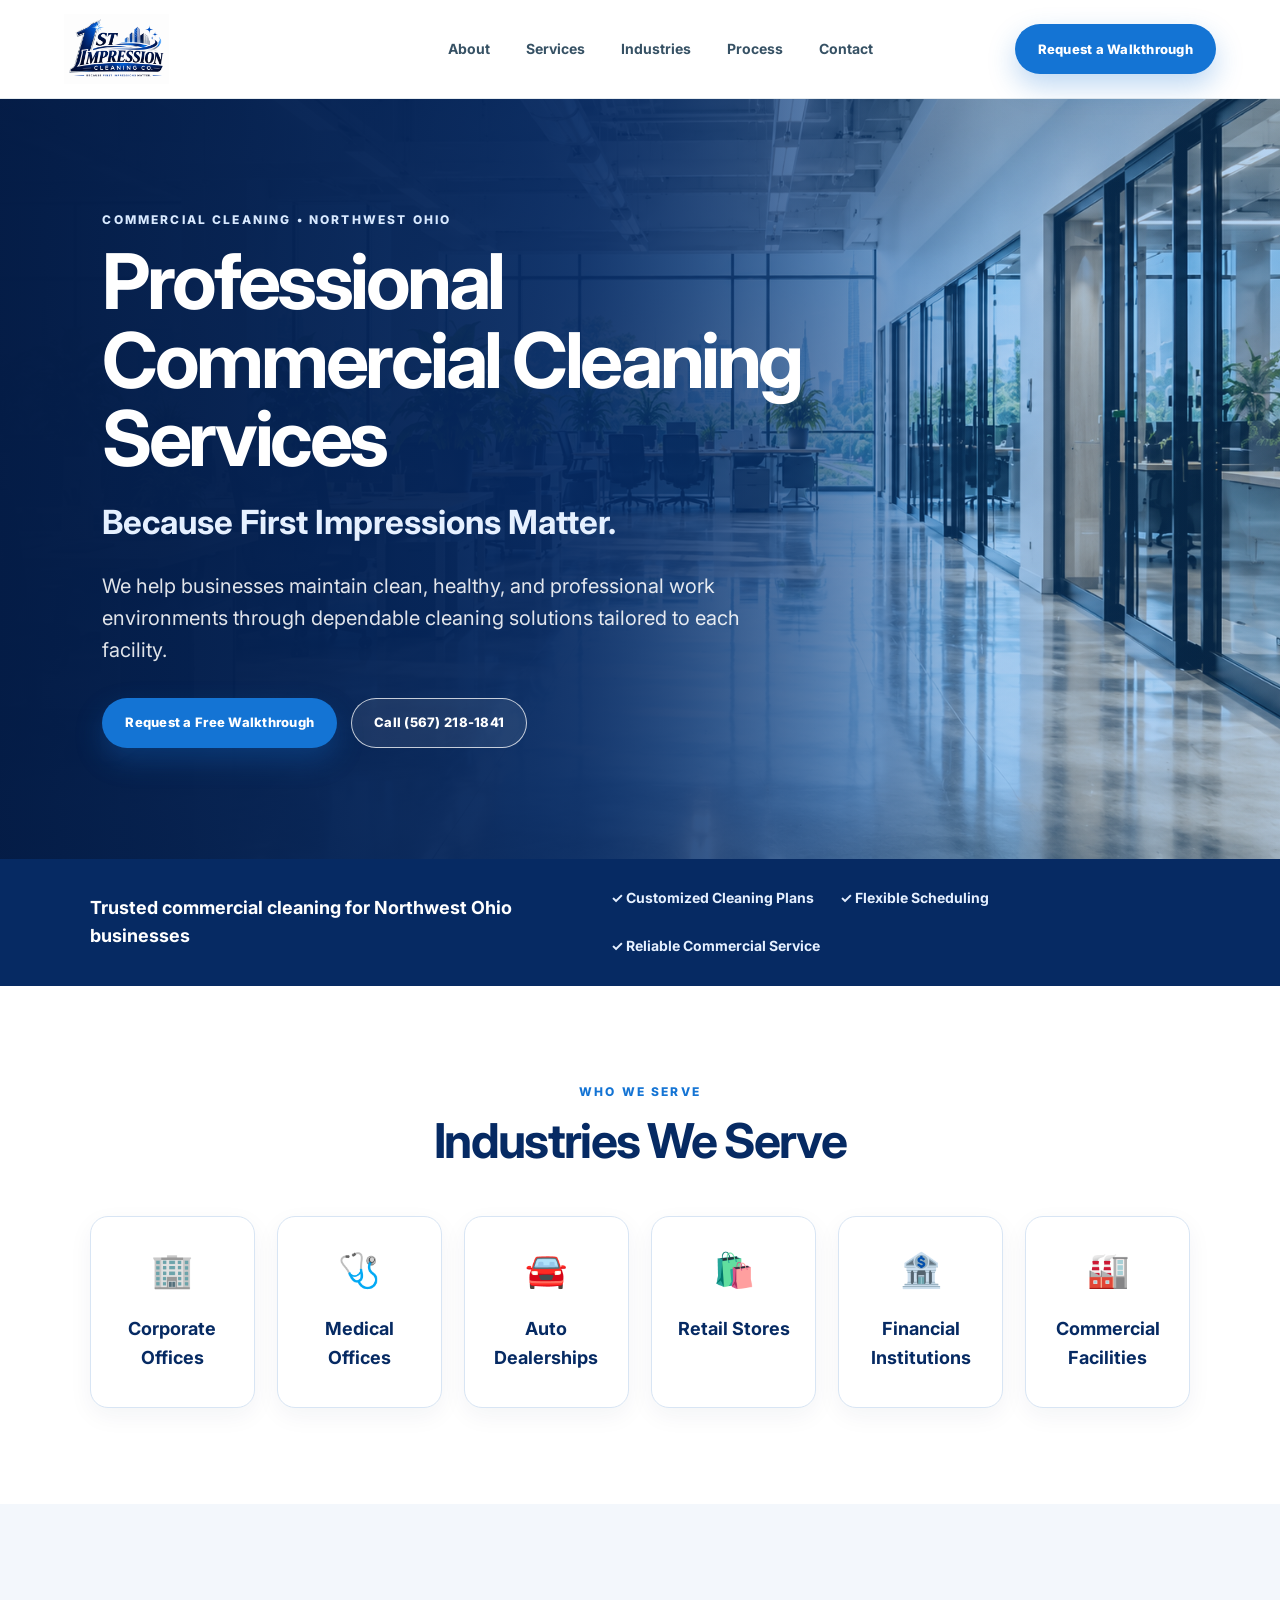
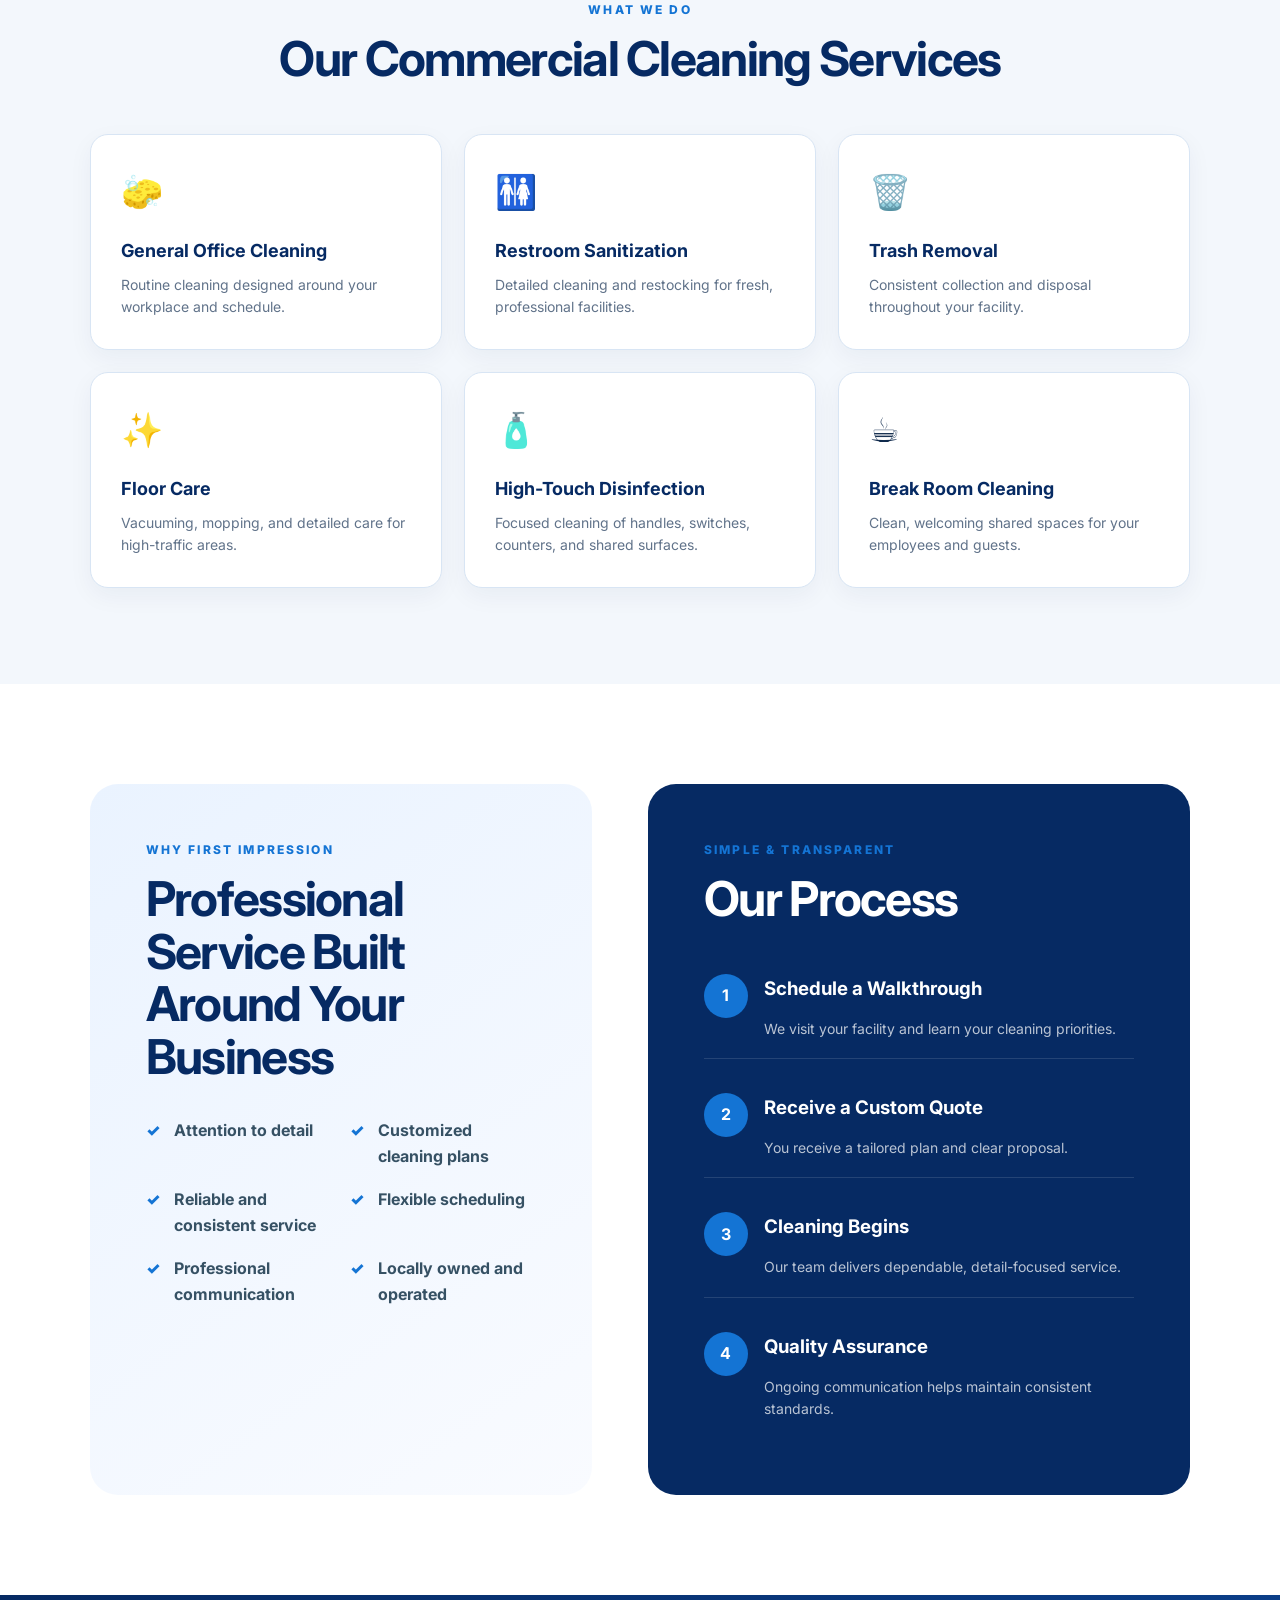
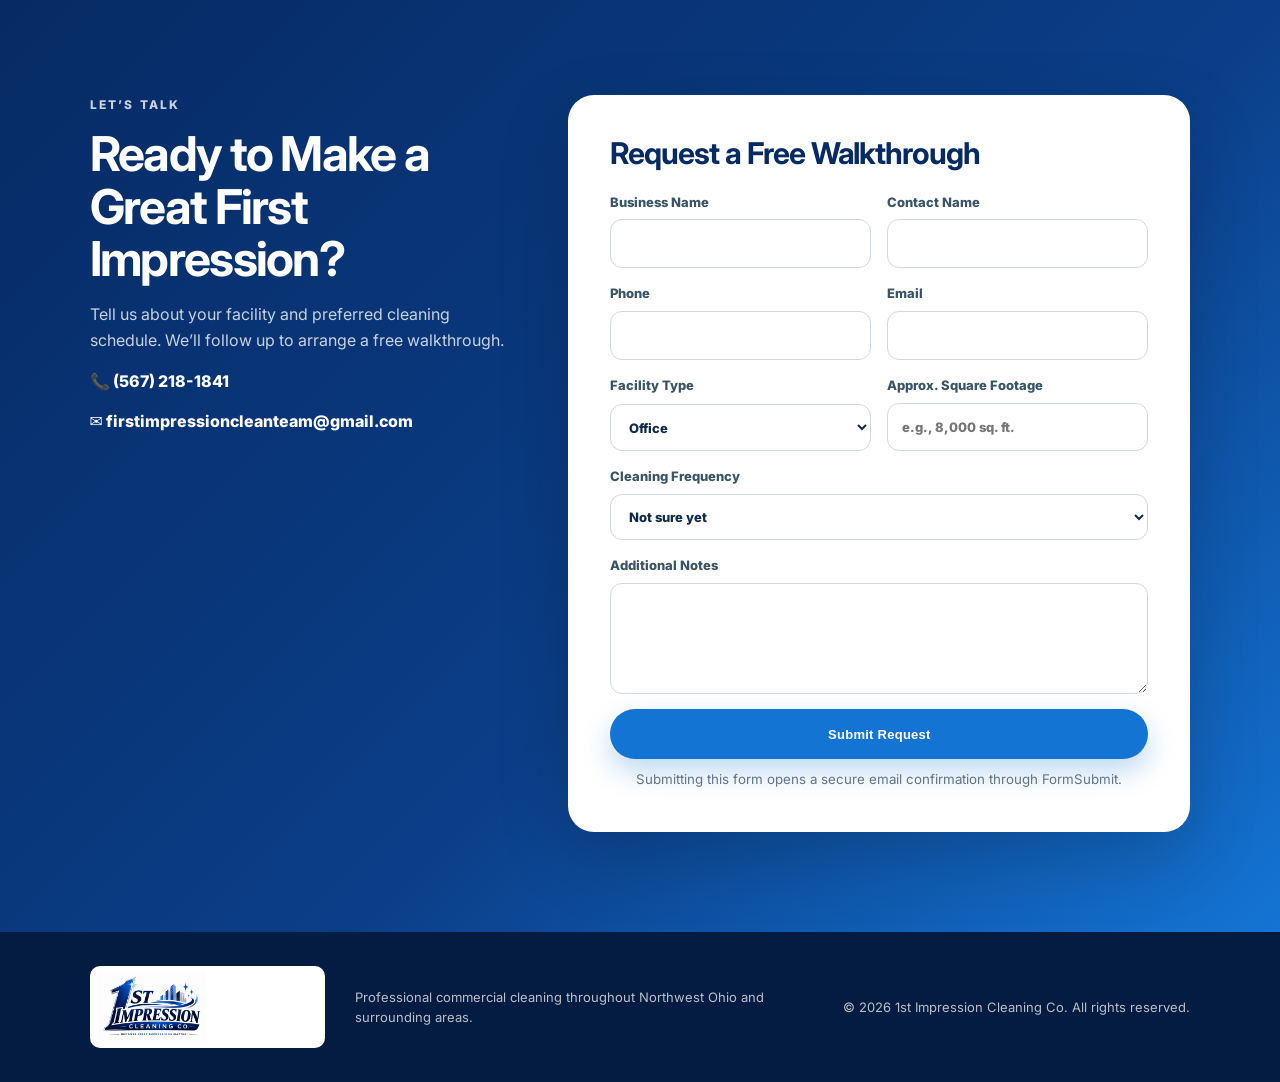
==== commit 73ba526c: "Add files via upload" ====
--- a/index.html
+++ b/index.html
@@ -3,8 +3,8 @@
 <head>
   <meta charset="UTF-8" />
   <meta name="viewport" content="width=device-width, initial-scale=1.0" />
-  <meta name="description" content="First Impression Cleaning Co. provides professional commercial cleaning services throughout Northwest Ohio." />
-  <title>First Impression Cleaning Co. | Commercial Cleaning</title>
+  <meta name="description" content="1st Impression Cleaning Co. provides professional commercial cleaning services throughout Northwest Ohio." />
+  <title>1st Impression Cleaning Co. | Commercial Cleaning</title>
   <link rel="preconnect" href="https://fonts.googleapis.com">
   <link rel="preconnect" href="https://fonts.gstatic.com" crossorigin>
   <link href="https://fonts.googleapis.com/css2?family=Inter:wght@400;500;600;700;800&display=swap" rel="stylesheet">
@@ -12,9 +12,8 @@
 </head>
 <body>
   <header class="site-header" id="top">
-    <a class="brand" href="#top" aria-label="First Impression Cleaning Co. home">
-      <span class="brand-mark" aria-hidden="true">✦</span>
-      <span><strong>FIRST IMPRESSION</strong><small>CLEANING CO.</small><em>Because First Impressions Matter.</em></span>
+    <a class="brand brand-logo-link" href="#top" aria-label="1st Impression Cleaning Co. home">
+      <img class="site-logo" src="logo.png" alt="1st Impression Cleaning Co. — Because First Impressions Matter.">
     </a>
     <button class="menu-toggle" aria-label="Open navigation" aria-expanded="false">☰</button>
     <nav class="main-nav" aria-label="Main navigation">
@@ -110,9 +109,9 @@
   </main>
 
   <footer>
-    <div class="brand footer-brand"><span class="brand-mark">✦</span><span><strong>FIRST IMPRESSION</strong><small>CLEANING CO.</small><em>Because First Impressions Matter.</em></span></div>
+    <div class="footer-logo-wrap"><img class="footer-logo" src="logo.png" alt="1st Impression Cleaning Co."></div>
     <p>Professional commercial cleaning throughout Northwest Ohio and surrounding areas.</p>
-    <p>© <span id="year"></span> First Impression Cleaning Co. All rights reserved.</p>
+    <p>© <span id="year"></span> 1st Impression Cleaning Co. All rights reserved.</p>
   </footer>
   <script src="script.js"></script>
 </body>
--- a/style.css
+++ b/style.css
@@ -1,14 +1,14 @@
 :root {
-  --navy: #0b2f4a;
-  --navy-2: #123f5f;
-  --green: #2b8a5a;
-  --green-dark: #1f6f48;
-  --ink: #183247;
-  --muted: #64788a;
-  --line: #dfe7ec;
-  --soft: #f4f7f9;
+  --navy: #062A63;
+  --navy-2: #0B3E88;
+  --green: #1474D4;
+  --green-dark: #0A56A6;
+  --ink: #102A4C;
+  --muted: #61738A;
+  --line: #D8E5F4;
+  --soft: #F3F7FC;
   --white: #ffffff;
-  --shadow: 0 18px 50px rgba(13, 47, 74, 0.12);
+  --shadow: 0 18px 50px rgba(6, 42, 99, 0.14);
   --radius: 18px;
 }
 
@@ -53,14 +53,43 @@
   display: grid;
   place-items: center;
   color: #fff;
-  background: linear-gradient(145deg, var(--green), var(--navy));
-  box-shadow: 0 10px 25px rgba(43,138,90,.25);
+  background: linear-gradient(145deg, #1474D4, #062A63);
+  box-shadow: 0 10px 25px rgba(20,116,212,.25);
   font-size: 20px;
 }
 .brand span:last-child { display: grid; line-height: 1.05; }
 .brand strong { font-size: 14px; letter-spacing: .12em; color: var(--navy); }
 .brand small { font-weight: 800; font-size: 11px; letter-spacing: .22em; color: var(--green); margin-top: 3px; }
 .brand em { font-style: normal; font-size: 9px; color: var(--muted); margin-top: 5px; }
+
+
+.brand-logo-link {
+  min-width: 0;
+  display: inline-flex;
+  align-items: center;
+}
+.site-logo {
+  display: block;
+  width: clamp(190px, 19vw, 285px);
+  height: 70px;
+  object-fit: contain;
+  object-position: left center;
+}
+.footer-logo-wrap {
+  display: flex;
+  align-items: center;
+}
+.footer-logo {
+  display: block;
+  width: 235px;
+  max-width: 100%;
+  height: 82px;
+  object-fit: contain;
+  object-position: left center;
+  background: #fff;
+  border-radius: 10px;
+  padding: 5px 8px;
+}
 
 .main-nav {
   display: flex;
@@ -97,7 +126,7 @@
 .btn-primary {
   color: #fff;
   background: var(--green);
-  box-shadow: 0 12px 28px rgba(43,138,90,.28);
+  box-shadow: 0 12px 28px rgba(20,116,212,.28);
 }
 .btn-primary:hover { background: var(--green-dark); }
 .btn-outline { color: #fff; border-color: rgba(255,255,255,.75); background: rgba(255,255,255,.08); }
@@ -111,8 +140,8 @@
   display: grid;
   align-items: center;
   background:
-    linear-gradient(90deg, rgba(6,31,48,.92) 0%, rgba(6,31,48,.72) 42%, rgba(6,31,48,.2) 76%, rgba(6,31,48,.12) 100%),
-    url('https://images.pexels.com/photos/3184465/pexels-photo-3184465.jpeg?auto=compress&cs=tinysrgb&w=2000') center/cover no-repeat;
+    linear-gradient(90deg, rgba(4,31,76,.94) 0%, rgba(6,42,99,.76) 42%, rgba(20,116,212,.20) 76%, rgba(20,116,212,.10) 100%),
+    url('hero-office.png') center/cover no-repeat;
 }
 .hero-video {
   position: absolute;
@@ -126,7 +155,7 @@
   position: absolute;
   inset: 0;
   z-index: 1;
-  background: linear-gradient(90deg, rgba(5,28,44,.94), rgba(5,28,44,.73) 46%, rgba(5,28,44,.22) 78%);
+  background: linear-gradient(90deg, rgba(4,28,70,.95), rgba(6,42,99,.75) 46%, rgba(20,116,212,.22) 78%);
 }
 .hero-content {
   position: relative;
@@ -138,7 +167,7 @@
 }
 .eyebrow {
   margin: 0 0 14px;
-  color: #b8e0ca;
+  color: #D8E9FF;
   font-size: 12px;
   font-weight: 800;
   letter-spacing: .18em;
@@ -152,7 +181,7 @@
   letter-spacing: -.045em;
   max-width: 820px;
 }
-.hero h2 { margin: 18px 0 8px; font-size: clamp(22px, 2.6vw, 34px); color: #d8f1e3; }
+.hero h2 { margin: 18px 0 8px; font-size: clamp(22px, 2.6vw, 34px); color: #E5F0FF; }
 .hero p:not(.eyebrow) { max-width: 700px; font-size: clamp(17px, 1.6vw, 20px); color: rgba(255,255,255,.88); }
 .hero-actions { display: flex; gap: 14px; flex-wrap: wrap; margin-top: 32px; }
 
@@ -166,7 +195,7 @@
   color: white;
 }
 .trust-strip strong { font-size: 18px; }
-.trust-items { display: flex; gap: 26px; flex-wrap: wrap; color: #d8f1e3; font-weight: 700; font-size: 14px; }
+.trust-items { display: flex; gap: 26px; flex-wrap: wrap; color: #E5F0FF; font-weight: 700; font-size: 14px; }
 
 .section {
   padding: 96px clamp(24px, 7vw, 110px);
@@ -192,7 +221,7 @@
   box-shadow: 0 8px 24px rgba(13,47,74,.05);
   transition: transform .2s ease, box-shadow .2s ease, border-color .2s ease;
 }
-.card:hover { transform: translateY(-6px); box-shadow: var(--shadow); border-color: rgba(43,138,90,.35); }
+.card:hover { transform: translateY(-6px); box-shadow: var(--shadow); border-color: rgba(20,116,212,.38); }
 .card span { font-size: 34px; display: block; margin-bottom: 18px; }
 .card h3 { margin: 0 0 8px; color: var(--navy); font-size: 18px; }
 .card p { margin: 0; color: var(--muted); font-size: 14px; }
@@ -206,7 +235,7 @@
   background: #fff;
 }
 .why, .process { border-radius: 28px; padding: clamp(32px, 5vw, 56px); }
-.why { background: linear-gradient(145deg, #eef7f2, #f9fbfa); }
+.why { background: linear-gradient(145deg, #EAF3FF, #F9FBFF); }
 .process { background: var(--navy); color: white; }
 .process h2 { color: white; }
 .why ul { list-style: none; padding: 0; margin: 34px 0 0; display: grid; grid-template-columns: 1fr 1fr; gap: 18px; }
@@ -226,7 +255,7 @@
   align-items: start;
   padding: 100px clamp(24px, 7vw, 110px);
   color: white;
-  background: linear-gradient(135deg, #0b2f4a 0%, #123f5f 60%, #1d5a66 100%);
+  background: linear-gradient(135deg, #062A63 0%, #0B3E88 58%, #1474D4 100%);
 }
 .contact-section h2 { color: white; }
 .contact-copy p { color: rgba(255,255,255,.78); }
@@ -250,7 +279,7 @@
   color: var(--ink);
   background: #fff;
 }
-input:focus, select:focus, textarea:focus { outline: 3px solid rgba(43,138,90,.14); border-color: var(--green); }
+input:focus, select:focus, textarea:focus { outline: 3px solid rgba(20,116,212,.16); border-color: var(--green); }
 textarea { resize: vertical; }
 .quote-form .btn { width: 100%; border: 0; }
 .quote-form small { display: block; text-align: center; margin-top: 10px; color: var(--muted); }
@@ -261,7 +290,7 @@
   align-items: center;
   gap: 30px;
   padding: 34px clamp(24px, 7vw, 110px);
-  background: #071f31;
+  background: #041C42;
   color: rgba(255,255,255,.72);
   font-size: 13px;
 }
@@ -280,6 +309,8 @@
 }
 
 @media (max-width: 820px) {
+  .site-logo { width: 200px; height: 58px; }
+  .footer-logo { margin: 0 auto; object-position: center; }
   .site-header { grid-template-columns: 1fr auto; min-height: 74px; }
   .menu-toggle {
     display: inline-grid;
@@ -318,6 +349,7 @@
 }
 
 @media (max-width: 560px) {
+  .site-logo { width: 165px; height: 50px; }
   .brand { min-width: 0; }
   .brand-mark { width: 38px; height: 38px; }
   .brand strong { font-size: 12px; }
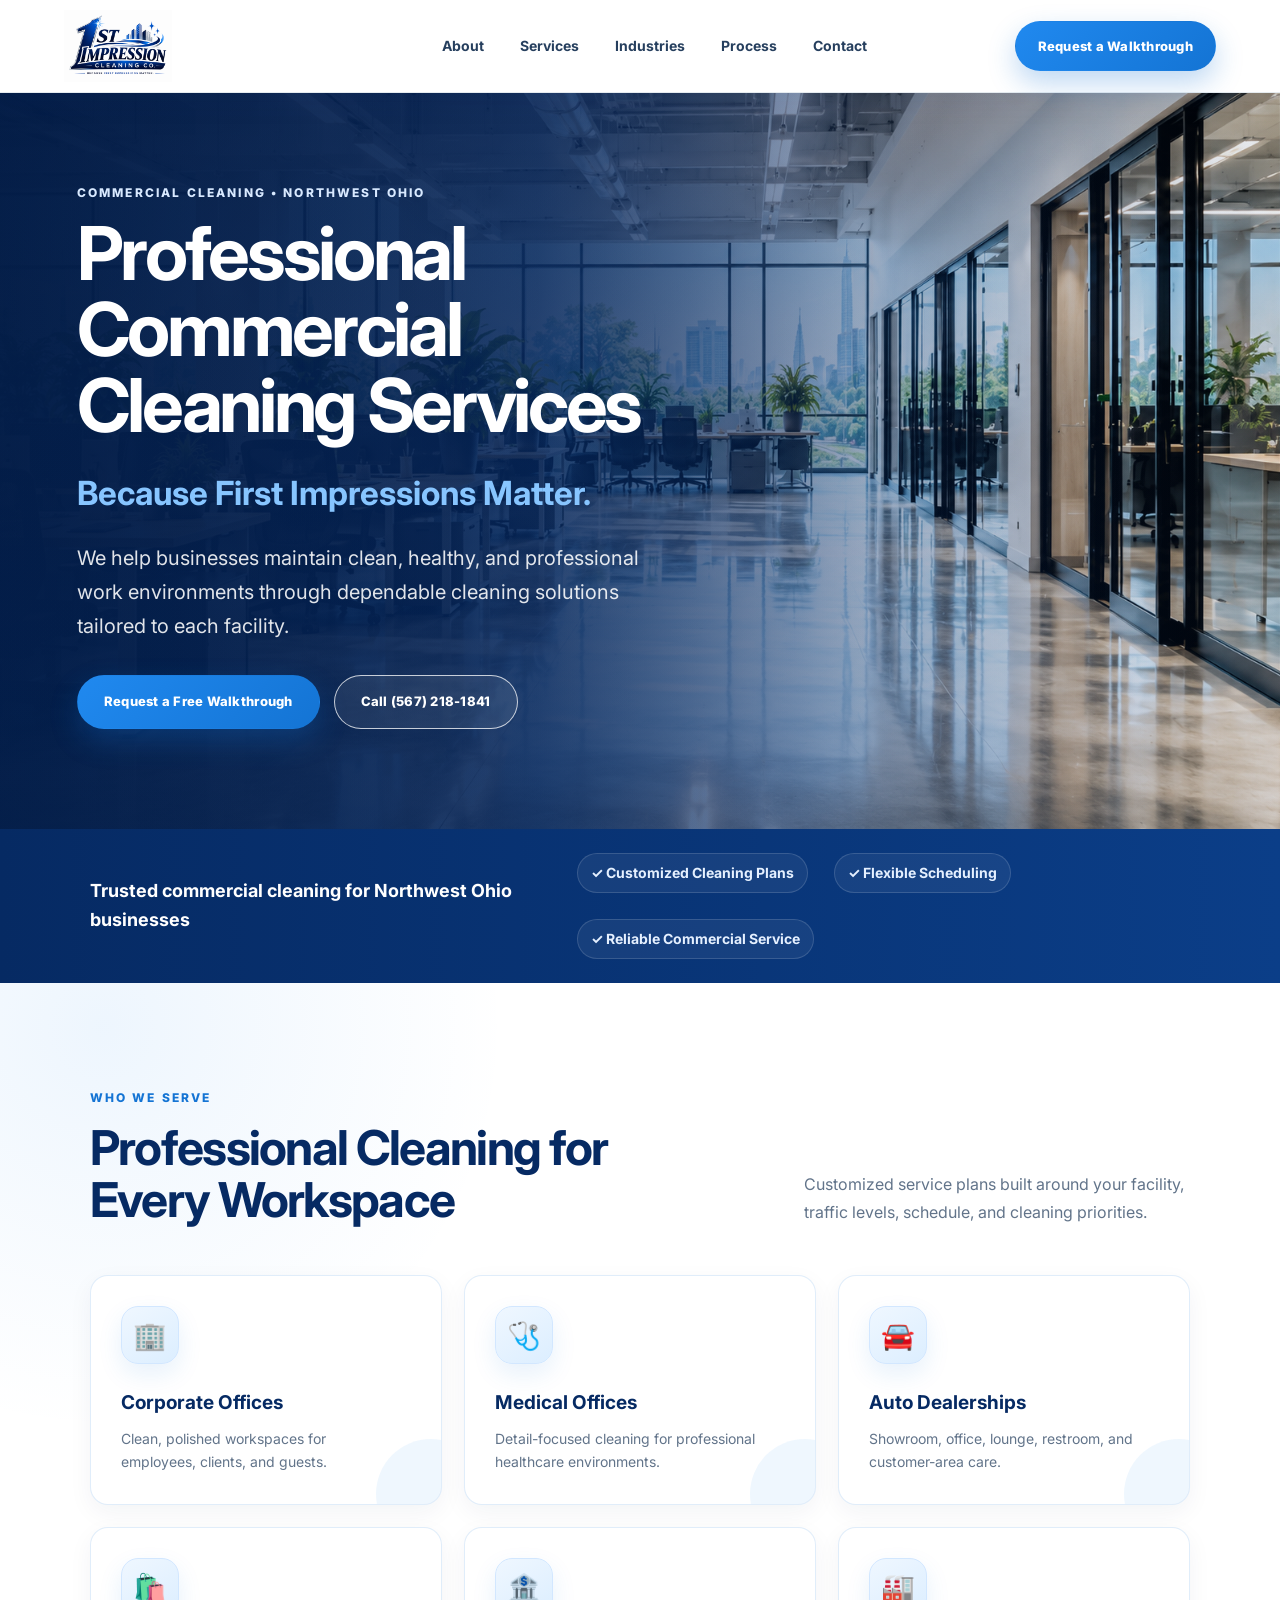
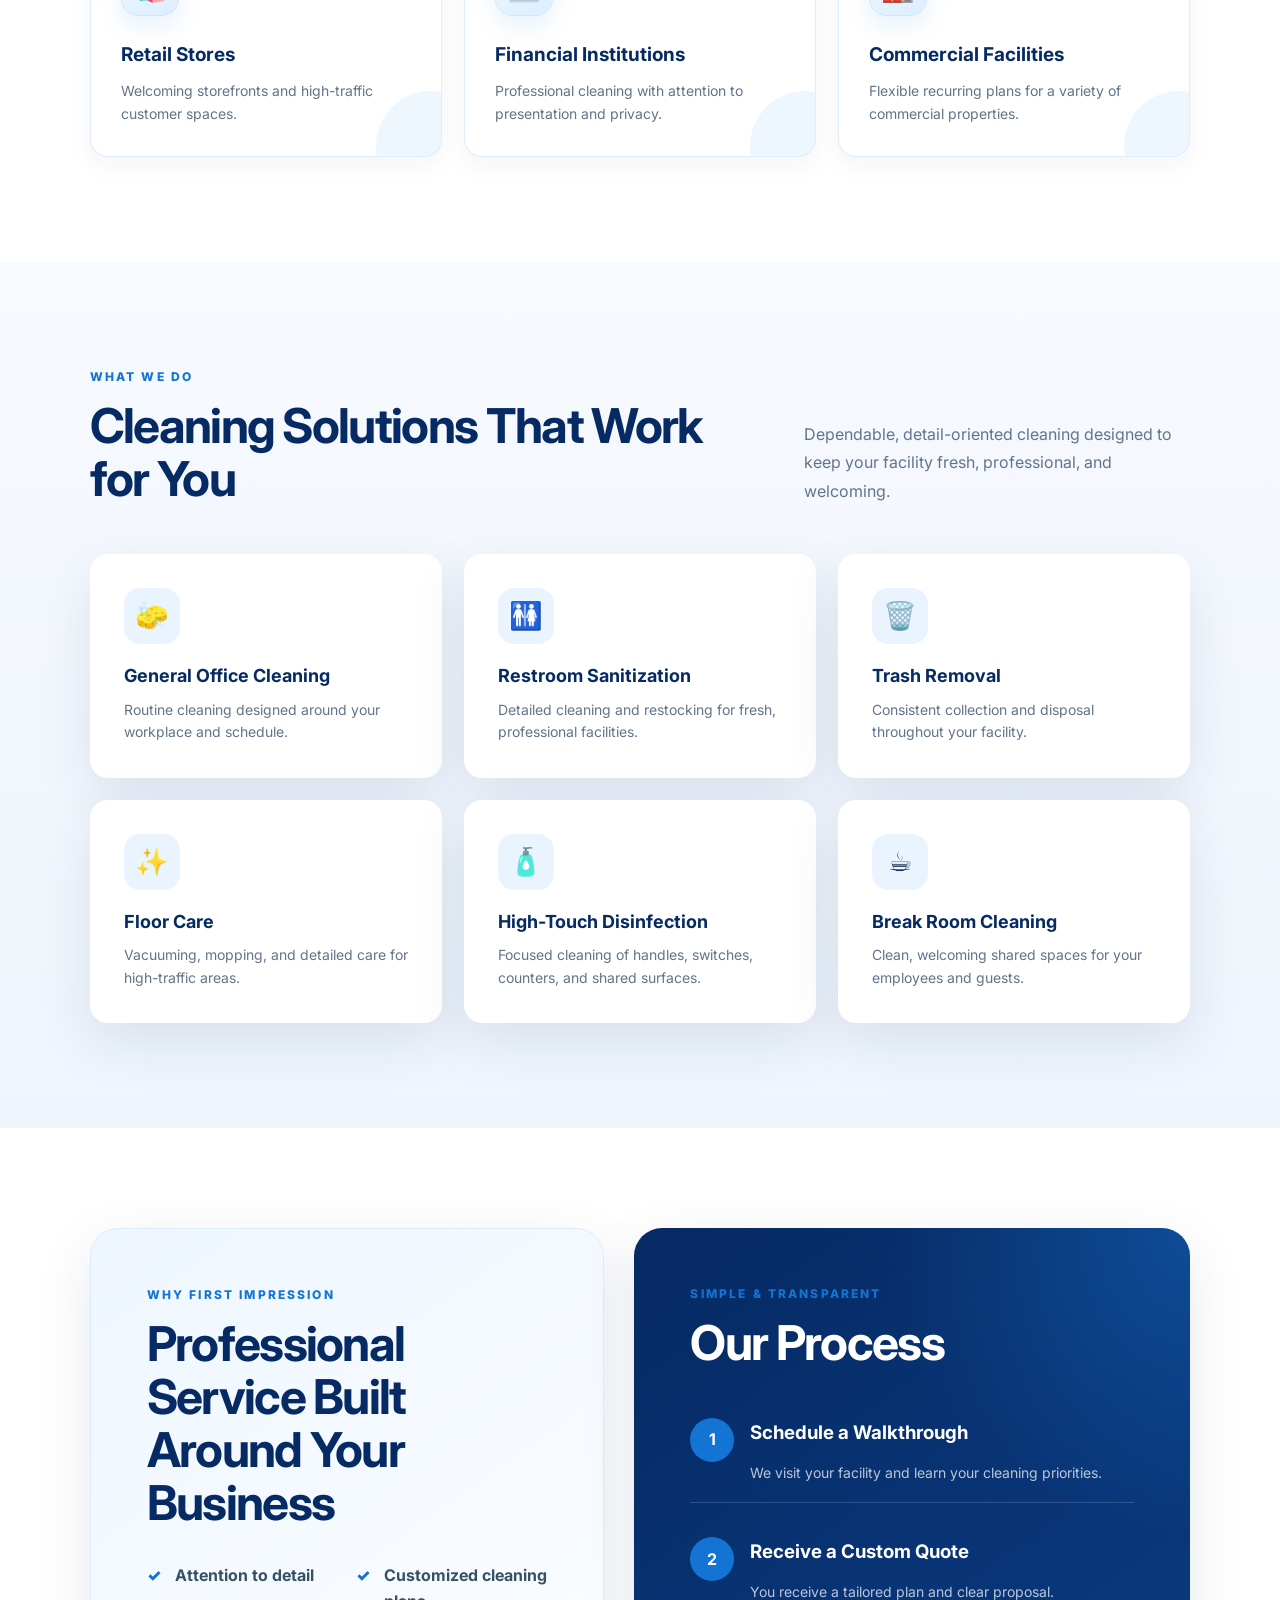
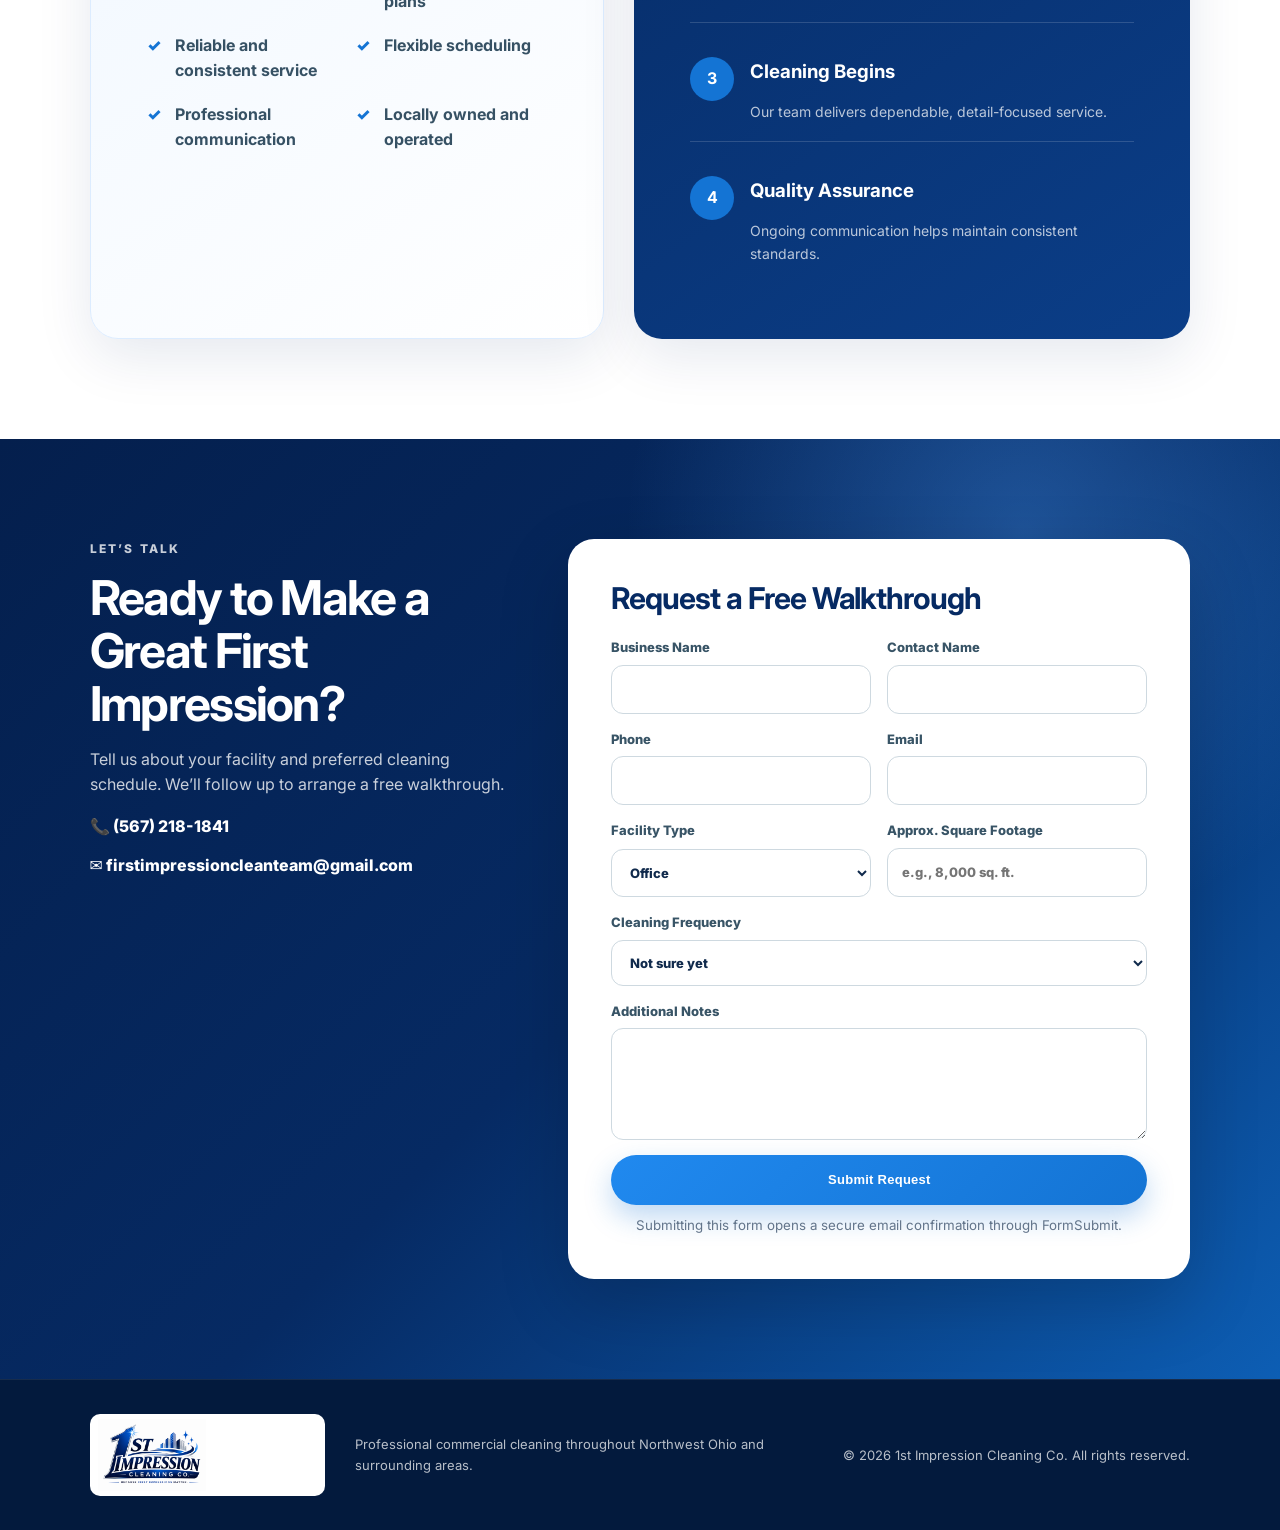
==== commit 13ac73f1: "Add files via upload" ====
--- a/index.html
+++ b/index.html
@@ -24,10 +24,7 @@
 
   <main>
     <section class="hero">
-      <video class="hero-video" autoplay muted loop playsinline poster="https://images.pexels.com/photos/3184465/pexels-photo-3184465.jpeg">
-        <source src="hero-video.mp4" type="video/mp4" />
-      </video>
-      <div class="hero-overlay"></div>
+<div class="hero-overlay"></div>
       <div class="hero-content reveal">
         <p class="eyebrow">Commercial Cleaning • Northwest Ohio</p>
         <h1>Professional Commercial Cleaning Services</h1>
@@ -45,20 +42,29 @@
       <div class="trust-items"><span>✓ Customized Cleaning Plans</span><span>✓ Flexible Scheduling</span><span>✓ Reliable Commercial Service</span></div>
     </section>
 
-    <section class="section" id="industries">
-      <div class="section-heading reveal"><p class="eyebrow dark">Who We Serve</p><h2>Industries We Serve</h2></div>
+    <section class="section industries-section" id="industries">
+      <div class="section-heading section-heading-split reveal">
+        <div>
+          <p class="eyebrow dark">Who We Serve</p>
+          <h2>Professional Cleaning for Every Workspace</h2>
+        </div>
+        <p>Customized service plans built around your facility, traffic levels, schedule, and cleaning priorities.</p>
+      </div>
       <div class="card-grid industries-grid">
-        <article class="card reveal"><span>🏢</span><h3>Corporate Offices</h3></article>
-        <article class="card reveal"><span>🩺</span><h3>Medical Offices</h3></article>
-        <article class="card reveal"><span>🚘</span><h3>Auto Dealerships</h3></article>
-        <article class="card reveal"><span>🛍️</span><h3>Retail Stores</h3></article>
-        <article class="card reveal"><span>🏦</span><h3>Financial Institutions</h3></article>
-        <article class="card reveal"><span>🏭</span><h3>Commercial Facilities</h3></article>
+        <article class="card industry-card reveal"><span class="icon-badge">🏢</span><h3>Corporate Offices</h3><p>Clean, polished workspaces for employees, clients, and guests.</p></article>
+        <article class="card industry-card reveal"><span class="icon-badge">🩺</span><h3>Medical Offices</h3><p>Detail-focused cleaning for professional healthcare environments.</p></article>
+        <article class="card industry-card reveal"><span class="icon-badge">🚘</span><h3>Auto Dealerships</h3><p>Showroom, office, lounge, restroom, and customer-area care.</p></article>
+        <article class="card industry-card reveal"><span class="icon-badge">🛍️</span><h3>Retail Stores</h3><p>Welcoming storefronts and high-traffic customer spaces.</p></article>
+        <article class="card industry-card reveal"><span class="icon-badge">🏦</span><h3>Financial Institutions</h3><p>Professional cleaning with attention to presentation and privacy.</p></article>
+        <article class="card industry-card reveal"><span class="icon-badge">🏭</span><h3>Commercial Facilities</h3><p>Flexible recurring plans for a variety of commercial properties.</p></article>
       </div>
     </section>
 
     <section class="section alt" id="services">
-      <div class="section-heading reveal"><p class="eyebrow dark">What We Do</p><h2>Our Commercial Cleaning Services</h2></div>
+      <div class="section-heading section-heading-split reveal">
+        <div><p class="eyebrow dark">What We Do</p><h2>Cleaning Solutions That Work for You</h2></div>
+        <p>Dependable, detail-oriented cleaning designed to keep your facility fresh, professional, and welcoming.</p>
+      </div>
       <div class="card-grid services-grid">
         <article class="card reveal"><span>🧽</span><h3>General Office Cleaning</h3><p>Routine cleaning designed around your workplace and schedule.</p></article>
         <article class="card reveal"><span>🚻</span><h3>Restroom Sanitization</h3><p>Detailed cleaning and restocking for fresh, professional facilities.</p></article>
--- a/style.css
+++ b/style.css
@@ -141,7 +141,7 @@
   align-items: center;
   background:
     linear-gradient(90deg, rgba(4,31,76,.94) 0%, rgba(6,42,99,.76) 42%, rgba(20,116,212,.20) 76%, rgba(20,116,212,.10) 100%),
-    url('hero-office.png') center/cover no-repeat;
+    url('office-hero-2026.png') center/cover no-repeat;
 }
 .hero-video {
   position: absolute;
@@ -364,3 +364,280 @@
   .why, .process { padding: 30px 24px; }
   .form-row { grid-template-columns: 1fr; gap: 0; }
 }
+
+
+/* ===== 2026 Aesthetic Website Upgrade ===== */
+:root {
+  --navy: #062a63;
+  --navy-2: #0b3e88;
+  --blue: #1474d4;
+  --blue-bright: #2089ef;
+  --ice: #eaf4ff;
+  --soft: #f6f9fd;
+  --ink: #102a4c;
+  --muted: #62748a;
+  --line: #dce8f5;
+  --shadow-soft: 0 18px 55px rgba(6,42,99,.10);
+}
+
+body {
+  background: #fff;
+  overflow-x: hidden;
+}
+
+.site-header {
+  min-height: 92px;
+  padding-top: 10px;
+  padding-bottom: 10px;
+  box-shadow: 0 8px 30px rgba(6,42,99,.06);
+}
+
+.site-logo {
+  width: clamp(180px, 18vw, 255px);
+  height: 72px;
+}
+
+.main-nav a {
+  position: relative;
+  color: #263f5e;
+}
+.main-nav a::after {
+  content: "";
+  position: absolute;
+  left: 0;
+  right: 100%;
+  bottom: -7px;
+  height: 2px;
+  border-radius: 99px;
+  background: var(--blue);
+  transition: right .2s ease;
+}
+.main-nav a:hover::after { right: 0; }
+
+.hero {
+  min-height: 700px;
+  background:
+    linear-gradient(90deg, rgba(3,29,72,.96) 0%, rgba(6,42,99,.80) 42%, rgba(6,42,99,.28) 68%, rgba(6,42,99,.06) 100%),
+    url('office-hero-2026.png') center/cover no-repeat;
+}
+.hero-video { display: none !important; }
+.hero-overlay {
+  background:
+    linear-gradient(180deg, rgba(0,0,0,.02), rgba(6,42,99,.08)),
+    linear-gradient(90deg, rgba(3,29,72,.70), rgba(6,42,99,.14) 64%, transparent 90%);
+}
+.hero-content {
+  max-width: 720px;
+  margin-left: clamp(24px, 6vw, 96px);
+  padding: 90px 0 100px;
+}
+.hero h1 {
+  font-size: clamp(48px, 5.8vw, 76px);
+  max-width: 760px;
+  text-wrap: balance;
+}
+.hero h2 {
+  color: #87c5ff;
+  margin-top: 24px;
+}
+.hero p:not(.eyebrow) {
+  max-width: 610px;
+  line-height: 1.7;
+}
+.hero-actions .btn {
+  min-height: 54px;
+  padding-inline: 26px;
+}
+.btn-primary {
+  background: linear-gradient(135deg, var(--blue-bright), var(--blue));
+}
+.btn-primary:hover {
+  background: linear-gradient(135deg, var(--blue), var(--navy-2));
+}
+
+.trust-strip {
+  background: linear-gradient(90deg, #062a63, #0b3e88);
+  padding-top: 24px;
+  padding-bottom: 24px;
+}
+.trust-items span {
+  padding: 8px 13px;
+  border: 1px solid rgba(255,255,255,.14);
+  border-radius: 999px;
+  background: rgba(255,255,255,.06);
+}
+
+.section {
+  padding: 105px clamp(24px, 7vw, 110px);
+}
+.section-heading {
+  max-width: 1120px;
+}
+.section-heading-split {
+  display: grid;
+  grid-template-columns: minmax(0,1.15fr) minmax(280px,.7fr);
+  align-items: end;
+  gap: 80px;
+  text-align: left;
+}
+.section-heading-split > p {
+  margin: 0;
+  color: var(--muted);
+  font-size: 16px;
+  line-height: 1.8;
+}
+.section-heading h2 {
+  max-width: 720px;
+}
+
+.industries-section {
+  background:
+    radial-gradient(circle at 8% 5%, rgba(32,137,239,.08), transparent 28%),
+    #fff;
+}
+.industries-grid {
+  grid-template-columns: repeat(3, minmax(0,1fr));
+  max-width: 1180px;
+  margin: 0 auto;
+}
+.industry-card {
+  min-height: 230px;
+  text-align: left !important;
+  padding: 30px !important;
+  position: relative;
+  overflow: hidden;
+  border-color: rgba(20,116,212,.13);
+}
+.industry-card::after {
+  content: "";
+  position: absolute;
+  width: 110px;
+  height: 110px;
+  right: -45px;
+  bottom: -45px;
+  border-radius: 50%;
+  background: rgba(32,137,239,.07);
+}
+.icon-badge {
+  width: 58px;
+  height: 58px;
+  display: grid !important;
+  place-items: center;
+  margin-bottom: 24px !important;
+  border-radius: 17px;
+  font-size: 27px !important;
+  background: linear-gradient(145deg, #eff7ff, #dceeff);
+  border: 1px solid #d2e7ff;
+  box-shadow: 0 10px 25px rgba(20,116,212,.10);
+}
+.industry-card h3 { font-size: 19px; }
+.industry-card p {
+  max-width: 270px;
+  line-height: 1.7;
+}
+
+.section.alt {
+  background:
+    linear-gradient(180deg, #f7faff, #eef5fc);
+}
+.services-grid {
+  max-width: 1180px;
+  margin: 0 auto;
+}
+.services-grid .card {
+  border: 0;
+  box-shadow: var(--shadow-soft);
+  padding: 34px;
+}
+.services-grid .card span {
+  width: 56px;
+  height: 56px;
+  display: grid;
+  place-items: center;
+  border-radius: 16px;
+  background: var(--ice);
+  font-size: 27px;
+}
+.card:hover {
+  transform: translateY(-7px);
+  box-shadow: 0 22px 60px rgba(6,42,99,.14);
+}
+
+.split-section {
+  gap: 30px;
+  background: #fff;
+}
+.why, .process {
+  min-height: 100%;
+  box-shadow: var(--shadow-soft);
+}
+.why {
+  background: linear-gradient(145deg, #eef6ff, #fff);
+  border: 1px solid #dcecff;
+}
+.process {
+  background:
+    radial-gradient(circle at 100% 0, rgba(32,137,239,.30), transparent 34%),
+    linear-gradient(145deg, #062a63, #0b3e88);
+}
+.steps article {
+  border-bottom-color: rgba(255,255,255,.15);
+}
+
+.contact-section {
+  background:
+    radial-gradient(circle at 80% 10%, rgba(76,161,255,.35), transparent 30%),
+    linear-gradient(135deg, #041f4d 0%, #062a63 52%, #0d5eb4 100%);
+}
+.quote-form {
+  border: 1px solid rgba(255,255,255,.35);
+}
+input, select, textarea {
+  transition: border-color .2s ease, box-shadow .2s ease;
+}
+input:focus, select:focus, textarea:focus {
+  box-shadow: 0 0 0 4px rgba(20,116,212,.10);
+}
+
+footer {
+  background: #031a3d;
+  border-top: 1px solid rgba(255,255,255,.08);
+}
+
+@media (max-width: 980px) {
+  .section-heading-split {
+    grid-template-columns: 1fr;
+    gap: 20px;
+  }
+  .industries-grid { grid-template-columns: repeat(2, minmax(0,1fr)); }
+}
+
+@media (max-width: 820px) {
+  .site-header { min-height: 78px; }
+  .site-logo { width: 180px; height: 58px; }
+  .hero {
+    min-height: 720px;
+    background-position: 58% center;
+  }
+  .hero-content {
+    margin: 0 auto;
+    padding: 78px 0 90px;
+  }
+  .hero h1 { font-size: clamp(43px, 11vw, 61px); }
+}
+
+@media (max-width: 560px) {
+  .site-logo { width: 155px; height: 50px; }
+  .hero {
+    min-height: 760px;
+    background-position: 60% center;
+  }
+  .hero-content { width: calc(100% - 40px); }
+  .hero h1 { font-size: 45px; }
+  .hero h2 { font-size: 25px; }
+  .hero p:not(.eyebrow) { font-size: 17px; }
+  .section { padding: 78px 20px; }
+  .industries-grid { grid-template-columns: 1fr; }
+  .industry-card { min-height: auto; }
+  .trust-items { gap: 10px; }
+}
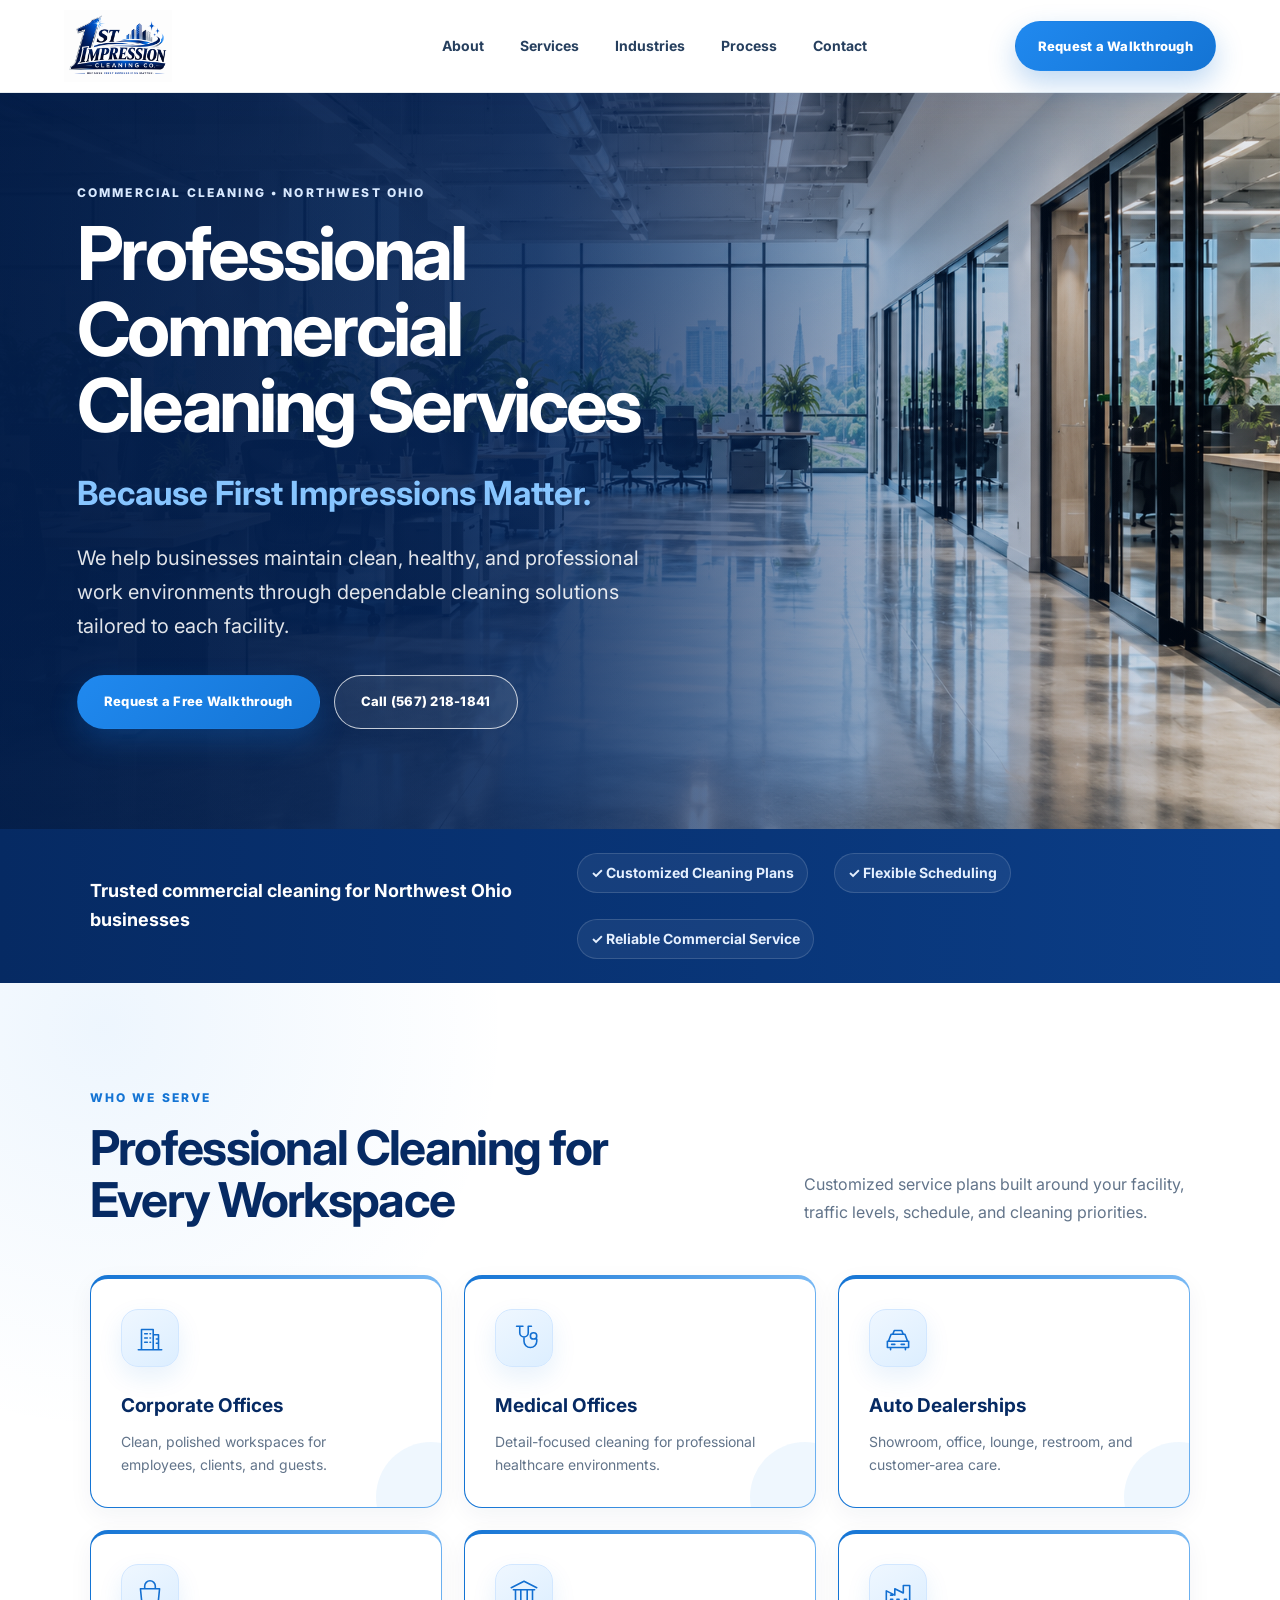
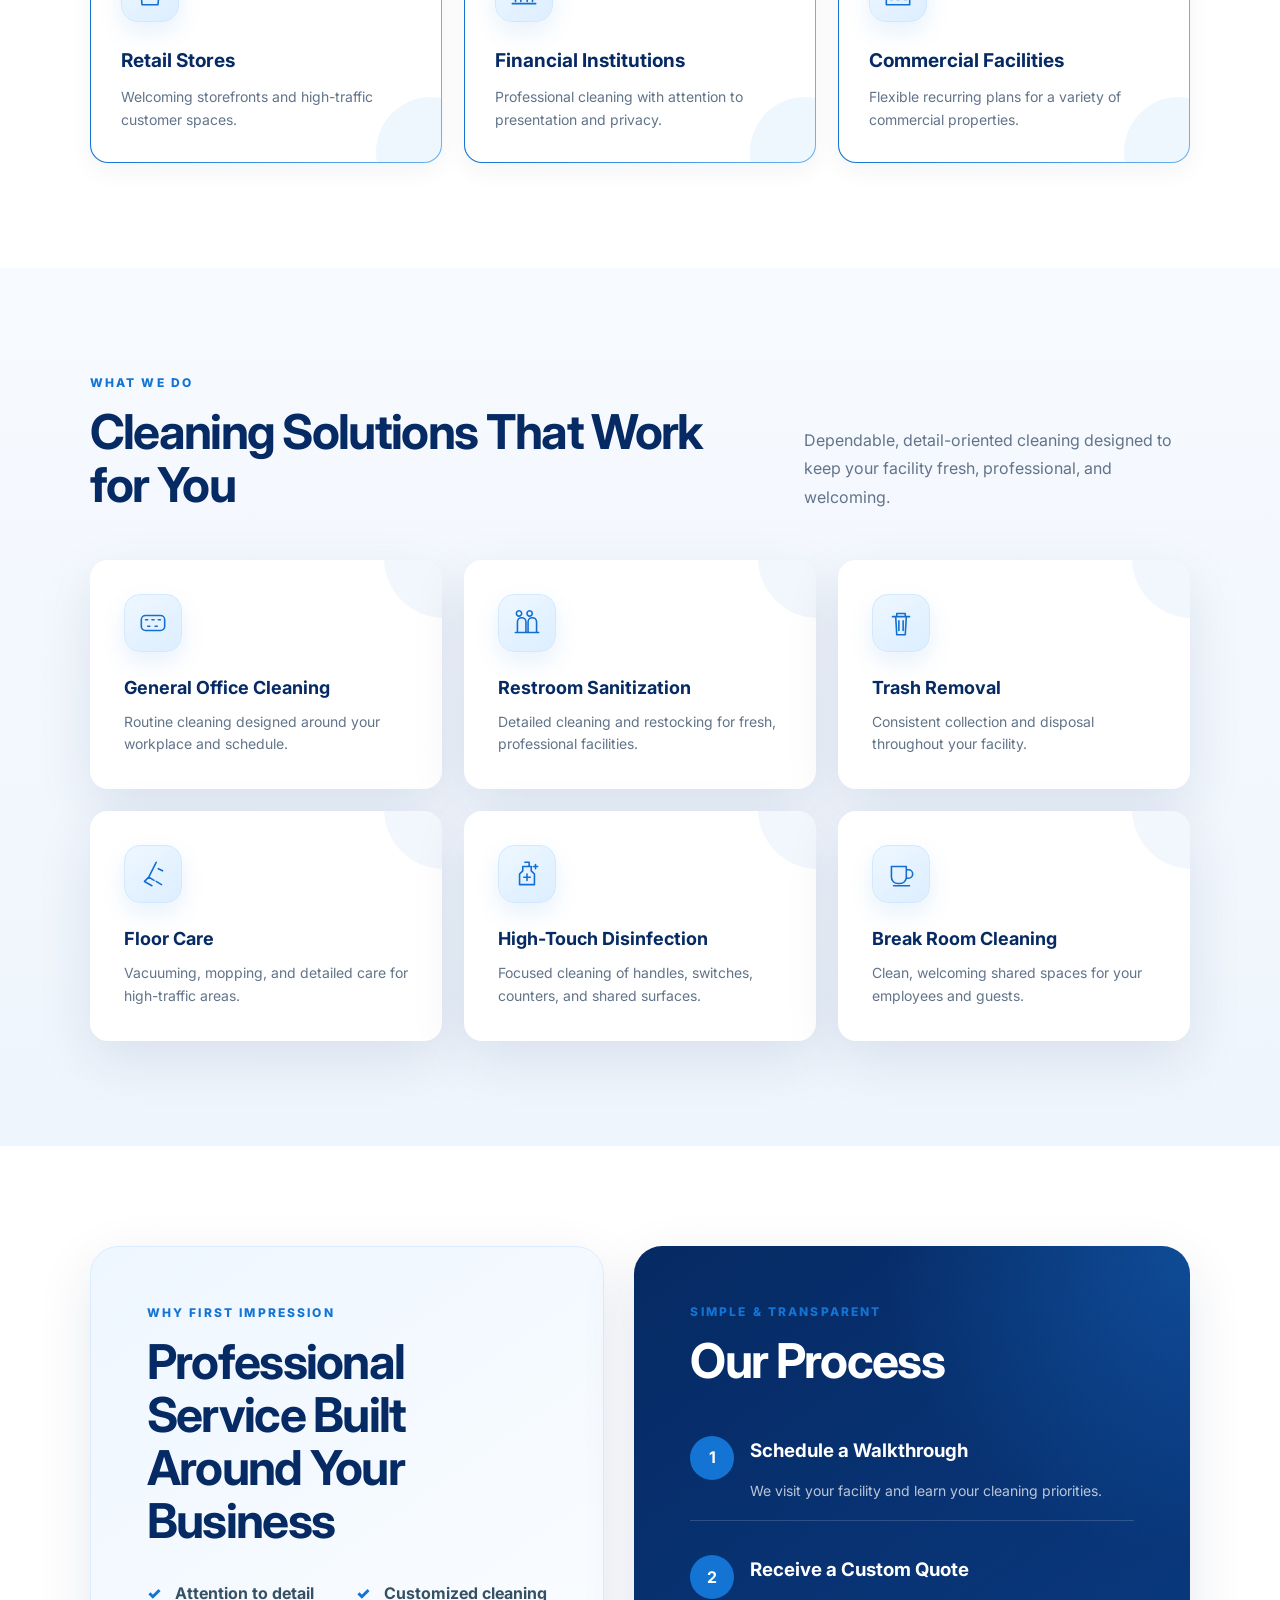
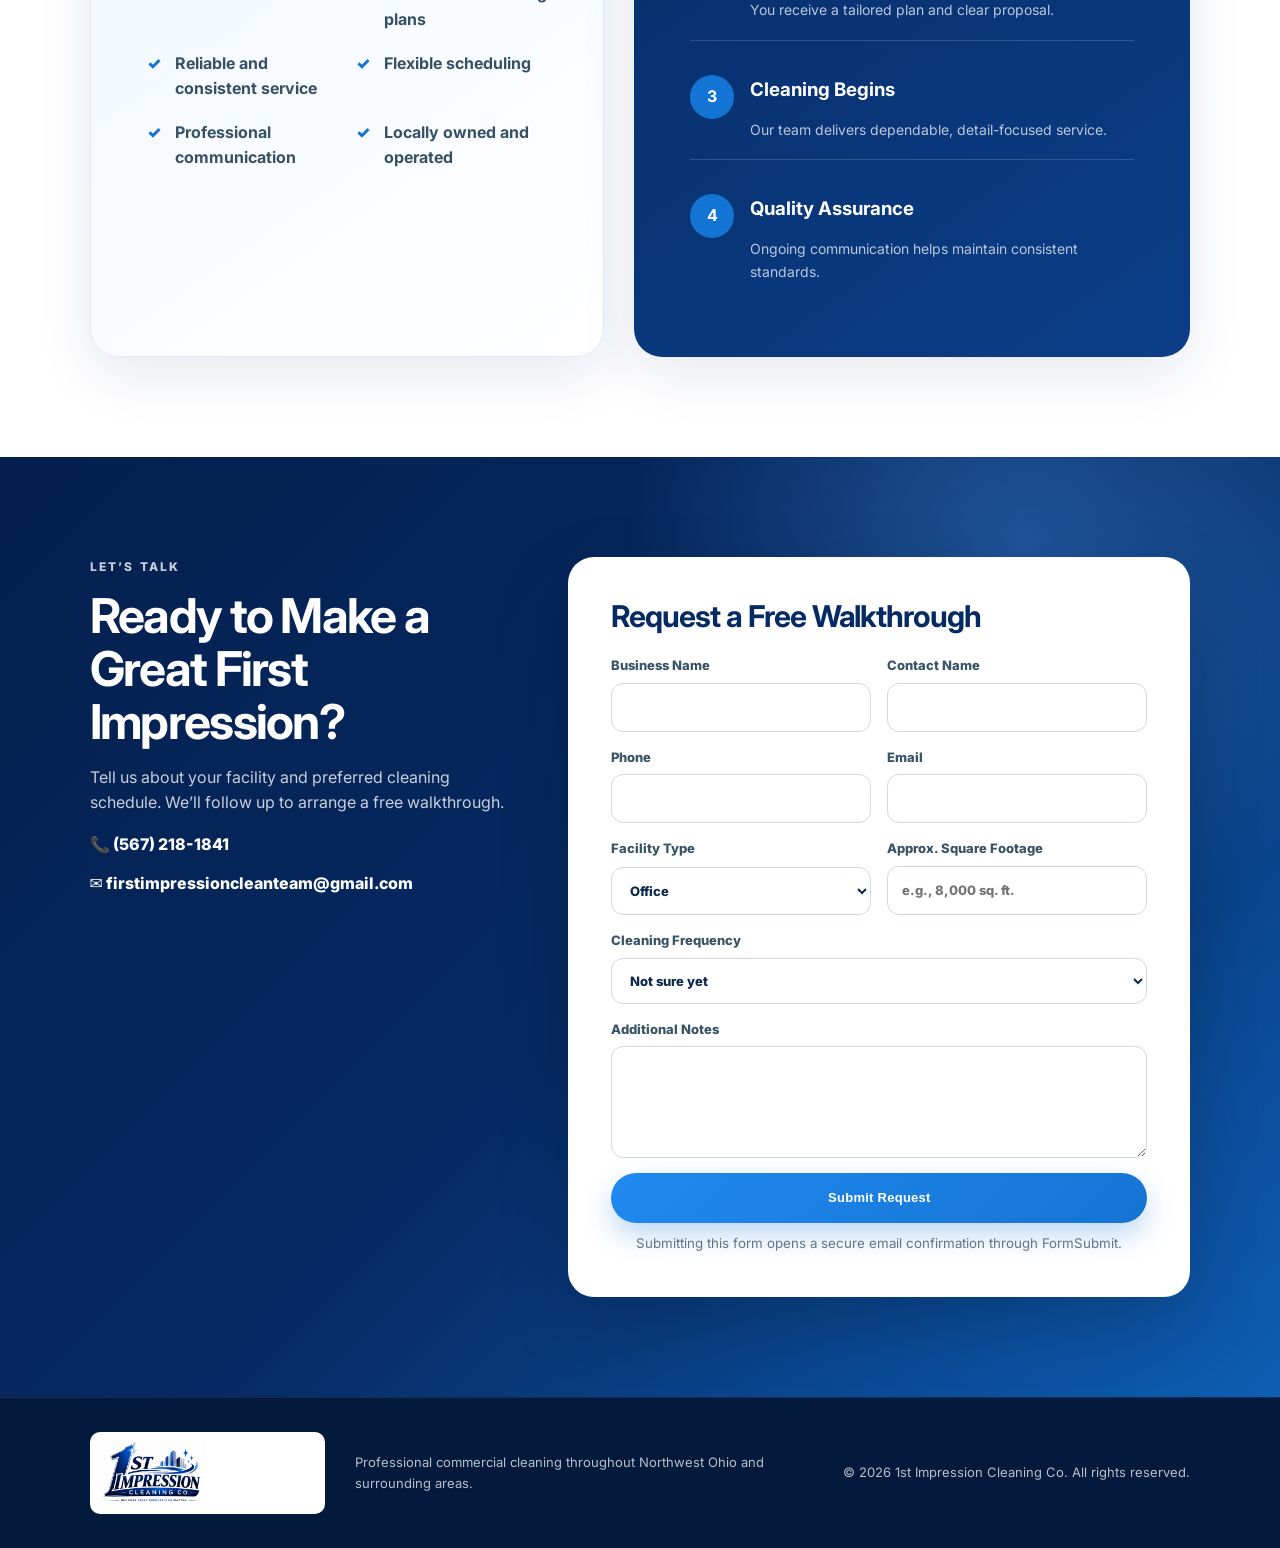
==== commit bbb9ff7f: "Add files via upload" ====
--- a/index.html
+++ b/index.html
@@ -51,12 +51,12 @@
         <p>Customized service plans built around your facility, traffic levels, schedule, and cleaning priorities.</p>
       </div>
       <div class="card-grid industries-grid">
-        <article class="card industry-card reveal"><span class="icon-badge">🏢</span><h3>Corporate Offices</h3><p>Clean, polished workspaces for employees, clients, and guests.</p></article>
-        <article class="card industry-card reveal"><span class="icon-badge">🩺</span><h3>Medical Offices</h3><p>Detail-focused cleaning for professional healthcare environments.</p></article>
-        <article class="card industry-card reveal"><span class="icon-badge">🚘</span><h3>Auto Dealerships</h3><p>Showroom, office, lounge, restroom, and customer-area care.</p></article>
-        <article class="card industry-card reveal"><span class="icon-badge">🛍️</span><h3>Retail Stores</h3><p>Welcoming storefronts and high-traffic customer spaces.</p></article>
-        <article class="card industry-card reveal"><span class="icon-badge">🏦</span><h3>Financial Institutions</h3><p>Professional cleaning with attention to presentation and privacy.</p></article>
-        <article class="card industry-card reveal"><span class="icon-badge">🏭</span><h3>Commercial Facilities</h3><p>Flexible recurring plans for a variety of commercial properties.</p></article>
+        <article class="card industry-card reveal"><span class="icon-badge"><svg viewBox="0 0 64 64" aria-hidden="true"><path d="M10 54h44M16 54V16h22v38M38 26h10v28M22 24h5m5 0h1m-11 8h5m5 0h1m-11 8h5m5 0h1m11-6h3m-3 8h3" fill="none" stroke="currentColor" stroke-width="3" stroke-linecap="round" stroke-linejoin="round"/></svg></span><h3>Corporate Offices</h3><p>Clean, polished workspaces for employees, clients, and guests.</p></article>
+        <article class="card industry-card reveal"><span class="icon-badge"><svg viewBox="0 0 64 64" aria-hidden="true"><path d="M24 10v12a8 8 0 0 0 16 0V10M18 10h12m10 0h6M32 30v8a12 12 0 0 0 24 0v-4M50 34a6 6 0 1 0 0-12 6 6 0 0 0 0 12Z" fill="none" stroke="currentColor" stroke-width="3" stroke-linecap="round" stroke-linejoin="round"/></svg></span><h3>Medical Offices</h3><p>Detail-focused cleaning for professional healthcare environments.</p></article>
+        <article class="card industry-card reveal"><span class="icon-badge"><svg viewBox="0 0 64 64" aria-hidden="true"><path d="m14 38 5-13h26l5 13M12 38h40v12H12zM18 50v4m28-4v4M20 44h6m12 0h6M22 25l3-7h14l3 7" fill="none" stroke="currentColor" stroke-width="3" stroke-linecap="round" stroke-linejoin="round"/></svg></span><h3>Auto Dealerships</h3><p>Showroom, office, lounge, restroom, and customer-area care.</p></article>
+        <article class="card industry-card reveal"><span class="icon-badge"><svg viewBox="0 0 64 64" aria-hidden="true"><path d="M14 24h36l-3 30H17l-3-30Zm8 0v-5a10 10 0 0 1 20 0v5" fill="none" stroke="currentColor" stroke-width="3" stroke-linecap="round" stroke-linejoin="round"/></svg></span><h3>Retail Stores</h3><p>Welcoming storefronts and high-traffic customer spaces.</p></article>
+        <article class="card industry-card reveal"><span class="icon-badge"><svg viewBox="0 0 64 64" aria-hidden="true"><path d="M8 22 32 10l24 12M12 26h40M16 26v22m10-22v22m12-22v22m10-22v22M10 52h44" fill="none" stroke="currentColor" stroke-width="3" stroke-linecap="round" stroke-linejoin="round"/></svg></span><h3>Financial Institutions</h3><p>Professional cleaning with attention to presentation and privacy.</p></article>
+        <article class="card industry-card reveal"><span class="icon-badge"><svg viewBox="0 0 64 64" aria-hidden="true"><path d="M10 54V28l16 8V24l16 8V18h12v36H10Zm8-10h4m8 0h4m10 0h4M18 36h4m8 8h4" fill="none" stroke="currentColor" stroke-width="3" stroke-linecap="round" stroke-linejoin="round"/></svg></span><h3>Commercial Facilities</h3><p>Flexible recurring plans for a variety of commercial properties.</p></article>
       </div>
     </section>
 
@@ -66,12 +66,12 @@
         <p>Dependable, detail-oriented cleaning designed to keep your facility fresh, professional, and welcoming.</p>
       </div>
       <div class="card-grid services-grid">
-        <article class="card reveal"><span>🧽</span><h3>General Office Cleaning</h3><p>Routine cleaning designed around your workplace and schedule.</p></article>
-        <article class="card reveal"><span>🚻</span><h3>Restroom Sanitization</h3><p>Detailed cleaning and restocking for fresh, professional facilities.</p></article>
-        <article class="card reveal"><span>🗑️</span><h3>Trash Removal</h3><p>Consistent collection and disposal throughout your facility.</p></article>
-        <article class="card reveal"><span>✨</span><h3>Floor Care</h3><p>Vacuuming, mopping, and detailed care for high-traffic areas.</p></article>
-        <article class="card reveal"><span>🧴</span><h3>High-Touch Disinfection</h3><p>Focused cleaning of handles, switches, counters, and shared surfaces.</p></article>
-        <article class="card reveal"><span>☕</span><h3>Break Room Cleaning</h3><p>Clean, welcoming shared spaces for your employees and guests.</p></article>
+        <article class="card reveal"><span class="service-icon"><svg viewBox="0 0 64 64" aria-hidden="true"><rect x="10" y="18" width="44" height="28" rx="8" fill="none" stroke="currentColor" stroke-width="3"/><path d="M18 26h4m8 0h4m8 0h4M22 38h4m10 0h4" fill="none" stroke="currentColor" stroke-width="3" stroke-linecap="round"/></svg></span><h3>General Office Cleaning</h3><p>Routine cleaning designed around your workplace and schedule.</p></article>
+        <article class="card reveal"><span class="service-icon"><svg viewBox="0 0 64 64" aria-hidden="true"><path d="M22 14a5 5 0 1 0 0 .1M42 14a5 5 0 1 0 0 .1M14 50V30a8 8 0 0 1 16 0v20M34 50V30a8 8 0 0 1 16 0v20M10 50h44" fill="none" stroke="currentColor" stroke-width="3" stroke-linecap="round" stroke-linejoin="round"/></svg></span><h3>Restroom Sanitization</h3><p>Detailed cleaning and restocking for fresh, professional facilities.</p></article>
+        <article class="card reveal"><span class="service-icon"><svg viewBox="0 0 64 64" aria-hidden="true"><path d="M16 20h32M24 20v-6h16v6m-18 0 2 34h16l2-34M28 28v18m8-18v18" fill="none" stroke="currentColor" stroke-width="3" stroke-linecap="round" stroke-linejoin="round"/></svg></span><h3>Trash Removal</h3><p>Consistent collection and disposal throughout your facility.</p></article>
+        <article class="card reveal"><span class="service-icon"><svg viewBox="0 0 64 64" aria-hidden="true"><path d="M38 10 24 38m0 0-8 8m8-8 10 6m-18 2 14 8m8-8 10 6M42 22l8 4" fill="none" stroke="currentColor" stroke-width="3" stroke-linecap="round" stroke-linejoin="round"/></svg></span><h3>Floor Care</h3><p>Vacuuming, mopping, and detailed care for high-traffic areas.</p></article>
+        <article class="card reveal"><span class="service-icon"><svg viewBox="0 0 64 64" aria-hidden="true"><path d="M24 18h16v8l6 6v20H18V32l6-6v-8Zm4-8h8v8M26 38h12M32 32v12M48 14v8m-4-4h8" fill="none" stroke="currentColor" stroke-width="3" stroke-linecap="round" stroke-linejoin="round"/></svg></span><h3>High-Touch Disinfection</h3><p>Focused cleaning of handles, switches, counters, and shared surfaces.</p></article>
+        <article class="card reveal"><span class="service-icon"><svg viewBox="0 0 64 64" aria-hidden="true"><path d="M14 18h28v20a12 12 0 0 1-12 12h-4a12 12 0 0 1-12-12V18Zm28 6h4a8 8 0 0 1 0 16h-4M18 54h30" fill="none" stroke="currentColor" stroke-width="3" stroke-linecap="round" stroke-linejoin="round"/></svg></span><h3>Break Room Cleaning</h3><p>Clean, welcoming shared spaces for your employees and guests.</p></article>
       </div>
     </section>
 
--- a/style.css
+++ b/style.css
@@ -641,3 +641,55 @@
   .industry-card { min-height: auto; }
   .trust-items { gap: 10px; }
 }
+
+
+/* ===== Clean professional icon upgrade ===== */
+.icon-badge,
+.service-icon {
+  color: #126fd1;
+}
+.icon-badge svg,
+.service-icon svg {
+  width: 34px;
+  height: 34px;
+  display: block;
+}
+.service-icon {
+  width: 58px !important;
+  height: 58px !important;
+  display: grid !important;
+  place-items: center;
+  border-radius: 17px;
+  background: linear-gradient(145deg, #eef7ff, #dceeff) !important;
+  border: 1px solid #d3e8ff;
+  box-shadow: 0 10px 24px rgba(20,116,212,.10);
+  margin-bottom: 22px !important;
+}
+.industry-card {
+  border-top: 4px solid transparent;
+  background:
+    linear-gradient(#fff,#fff) padding-box,
+    linear-gradient(90deg,#1474d4,#79b9f4) border-box;
+}
+.industry-card:hover .icon-badge,
+.services-grid .card:hover .service-icon {
+  transform: translateY(-2px) scale(1.04);
+}
+.icon-badge,
+.service-icon {
+  transition: transform .2s ease, box-shadow .2s ease;
+}
+.services-grid .card {
+  position: relative;
+  overflow: hidden;
+}
+.services-grid .card::after {
+  content: "";
+  position: absolute;
+  width: 120px;
+  height: 120px;
+  right: -62px;
+  top: -62px;
+  border-radius: 50%;
+  background: rgba(20,116,212,.055);
+}
